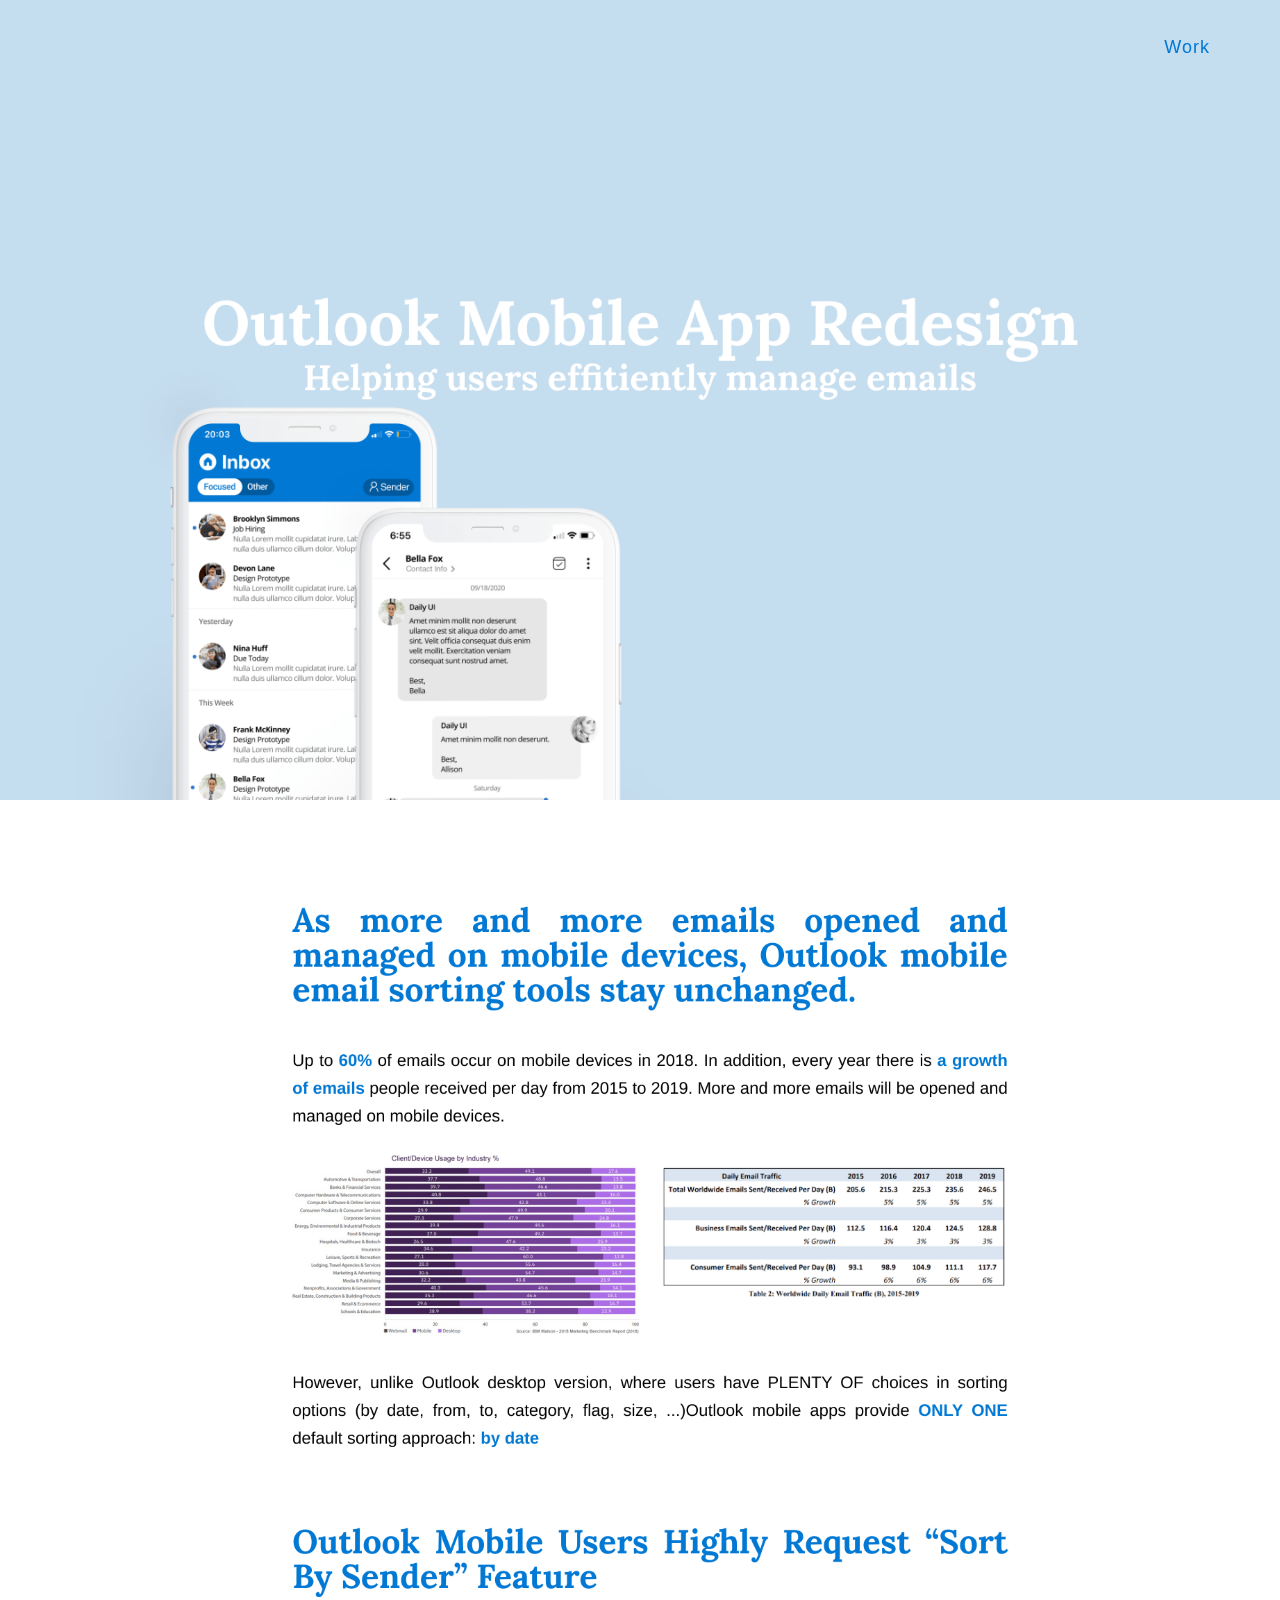
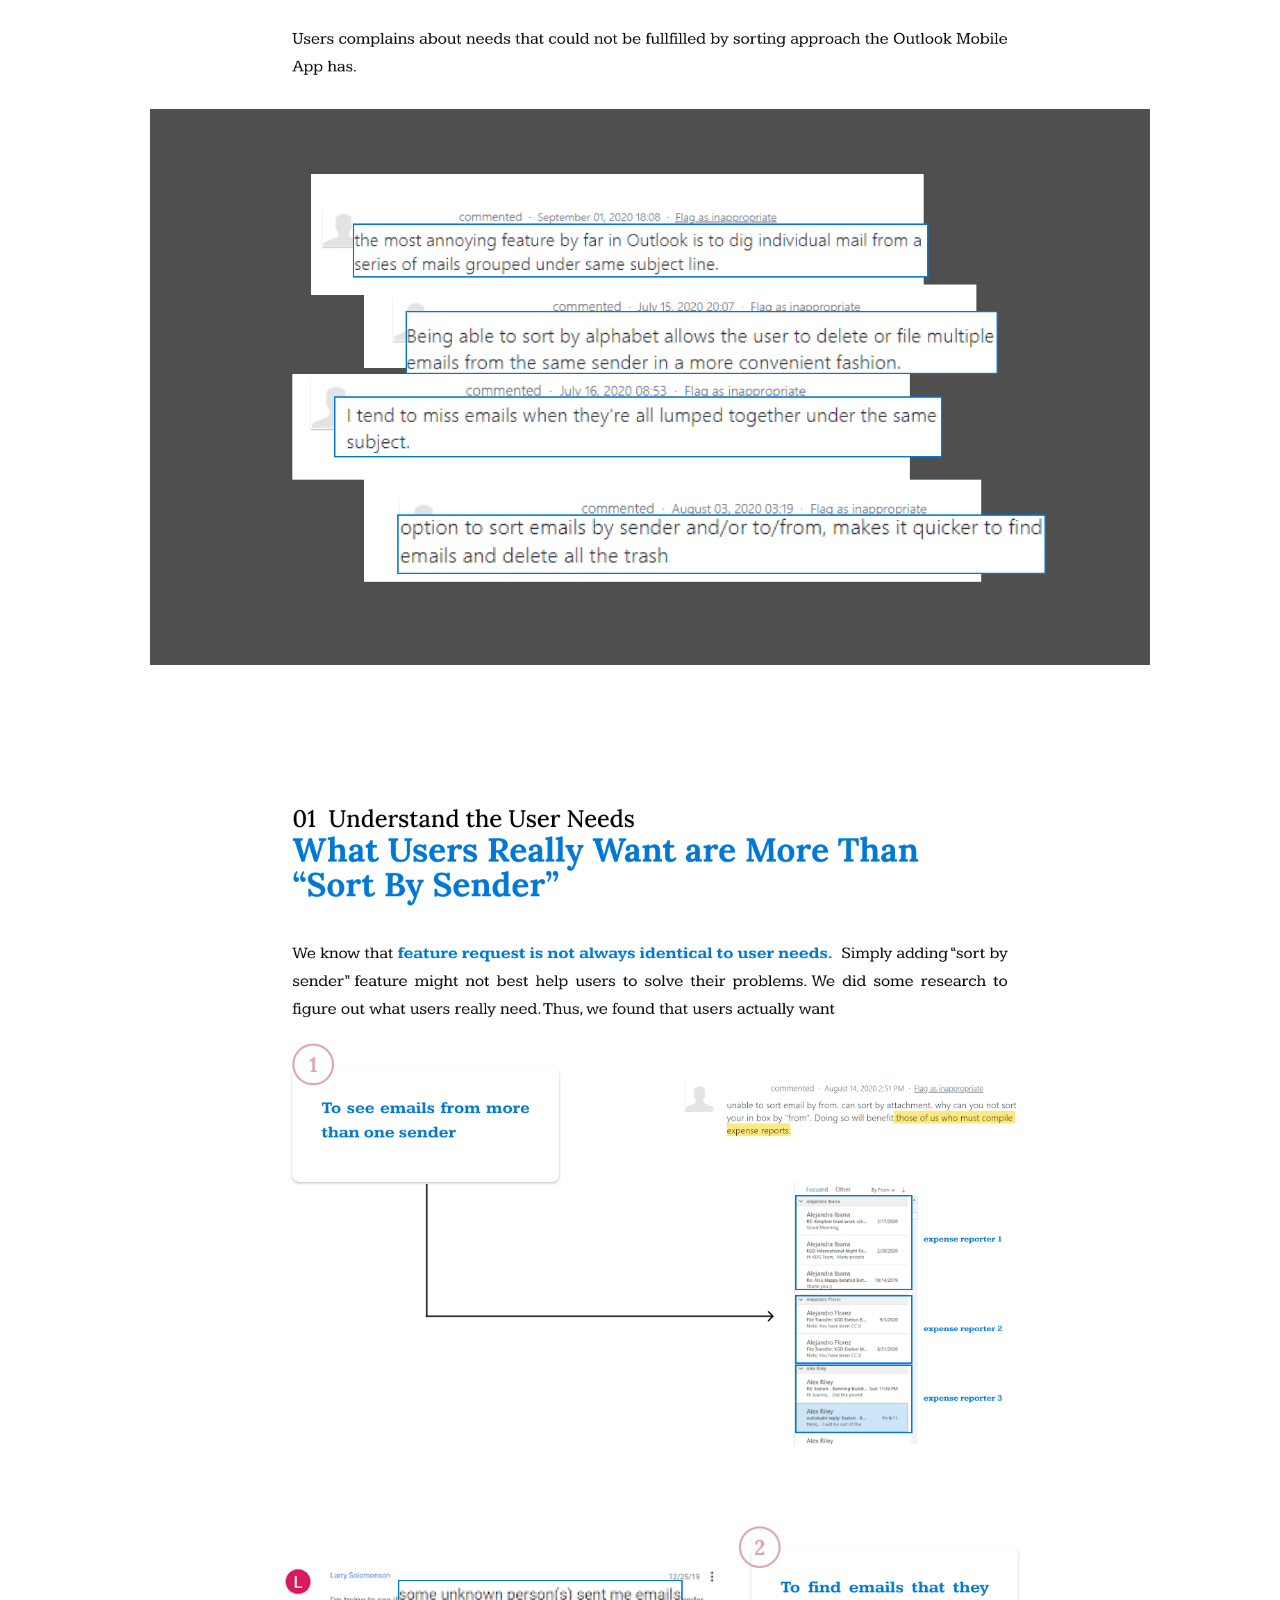
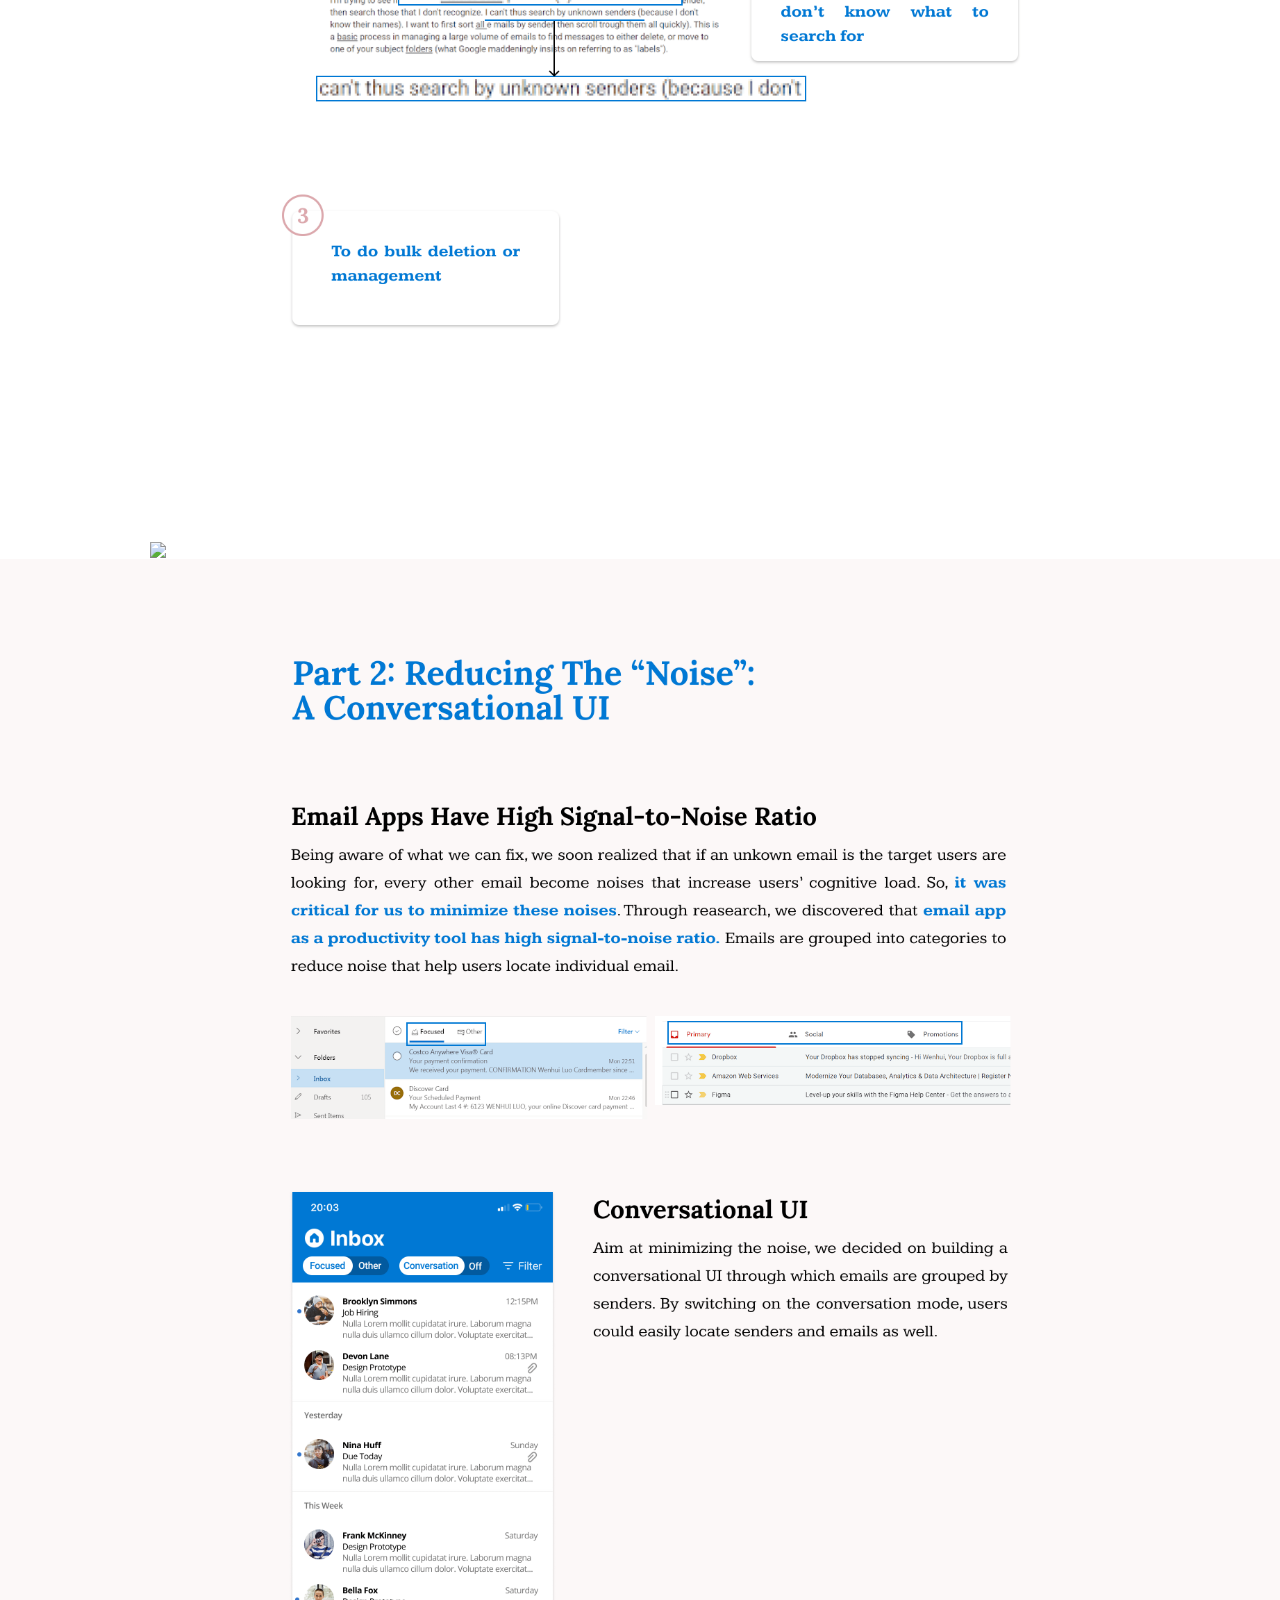
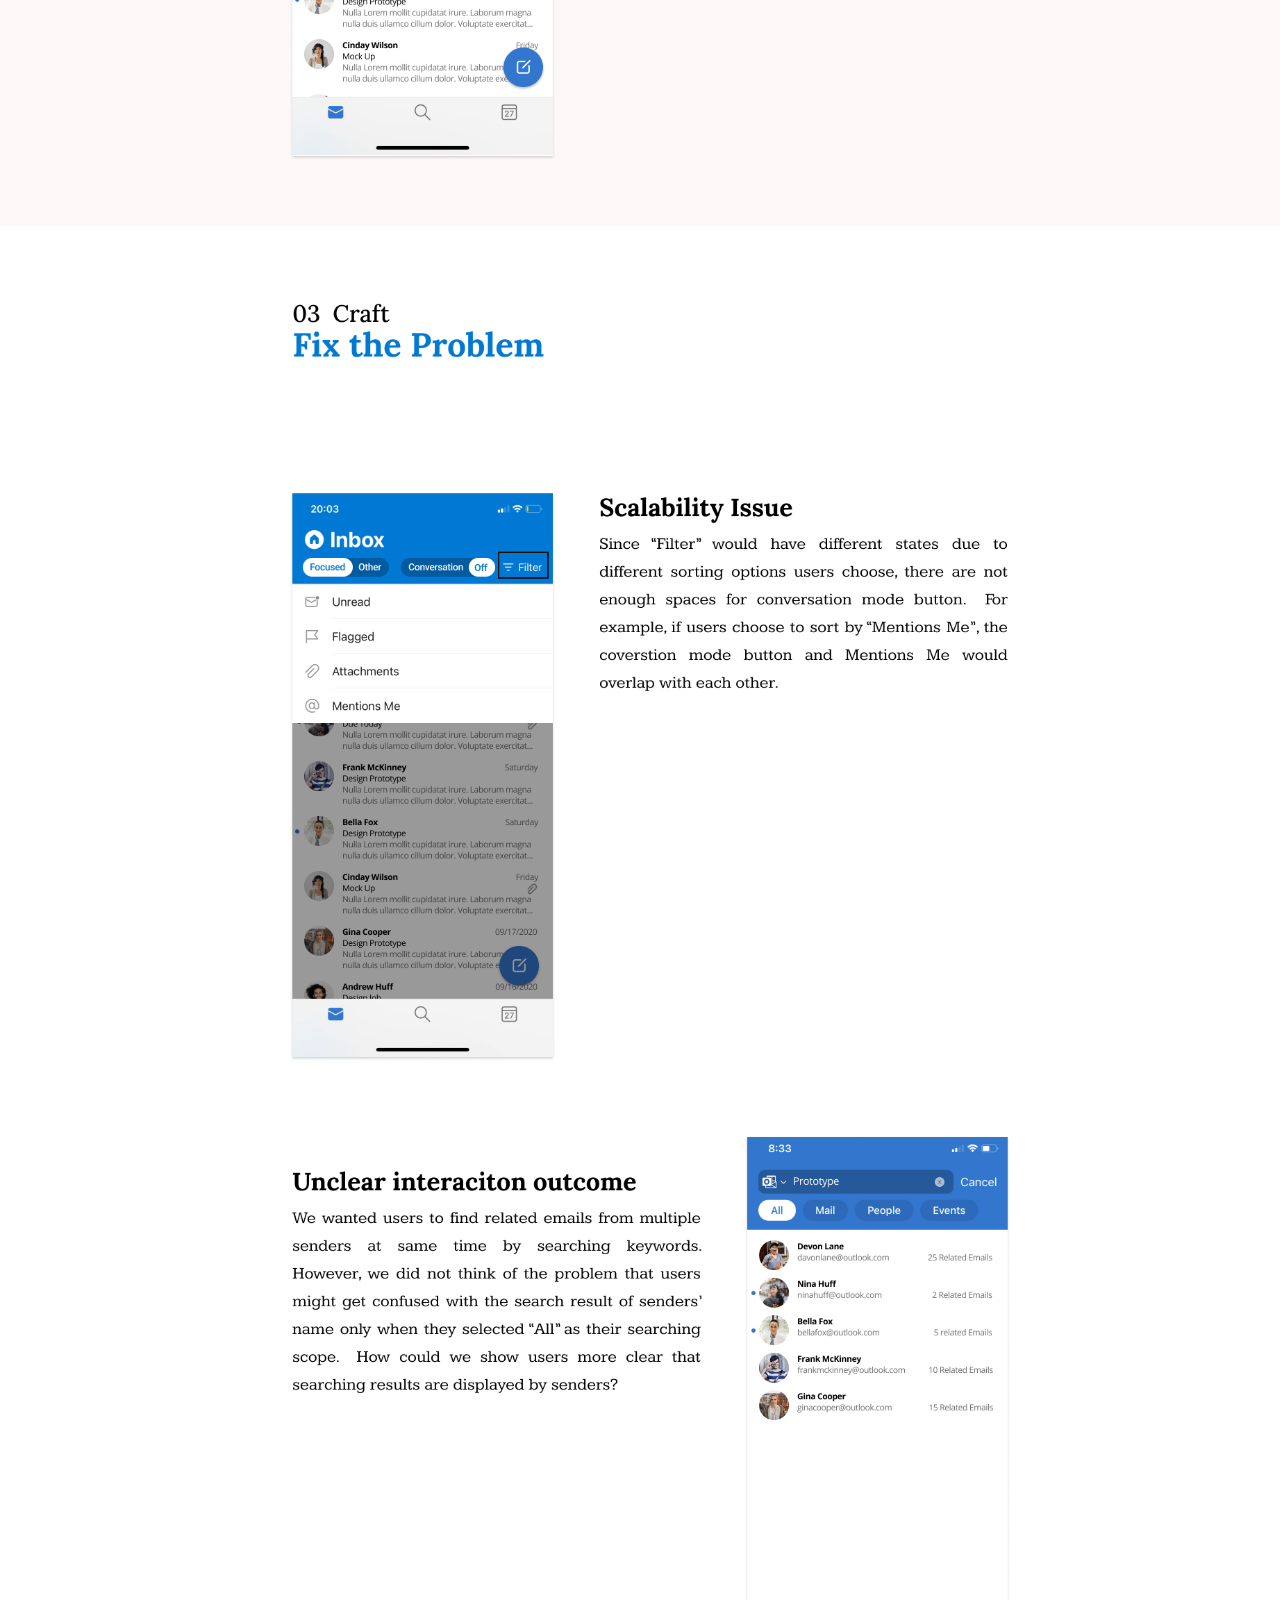
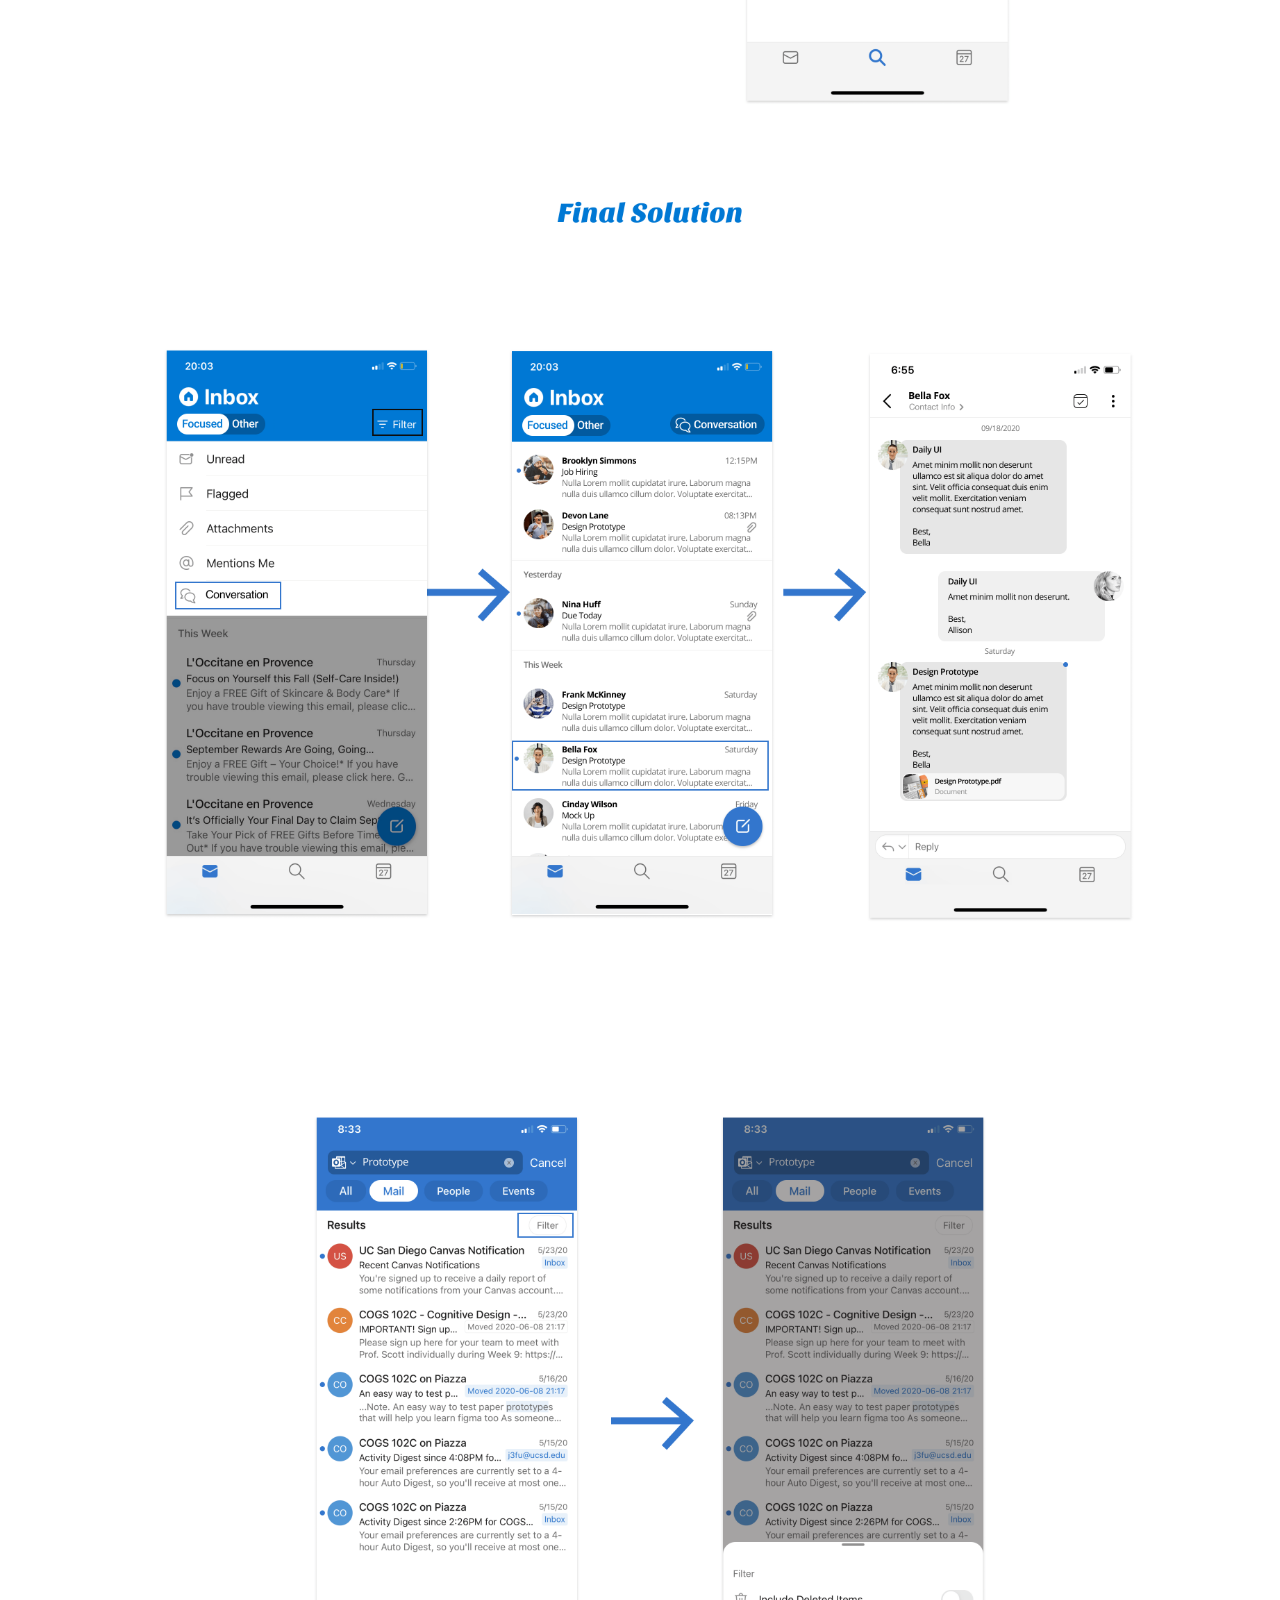
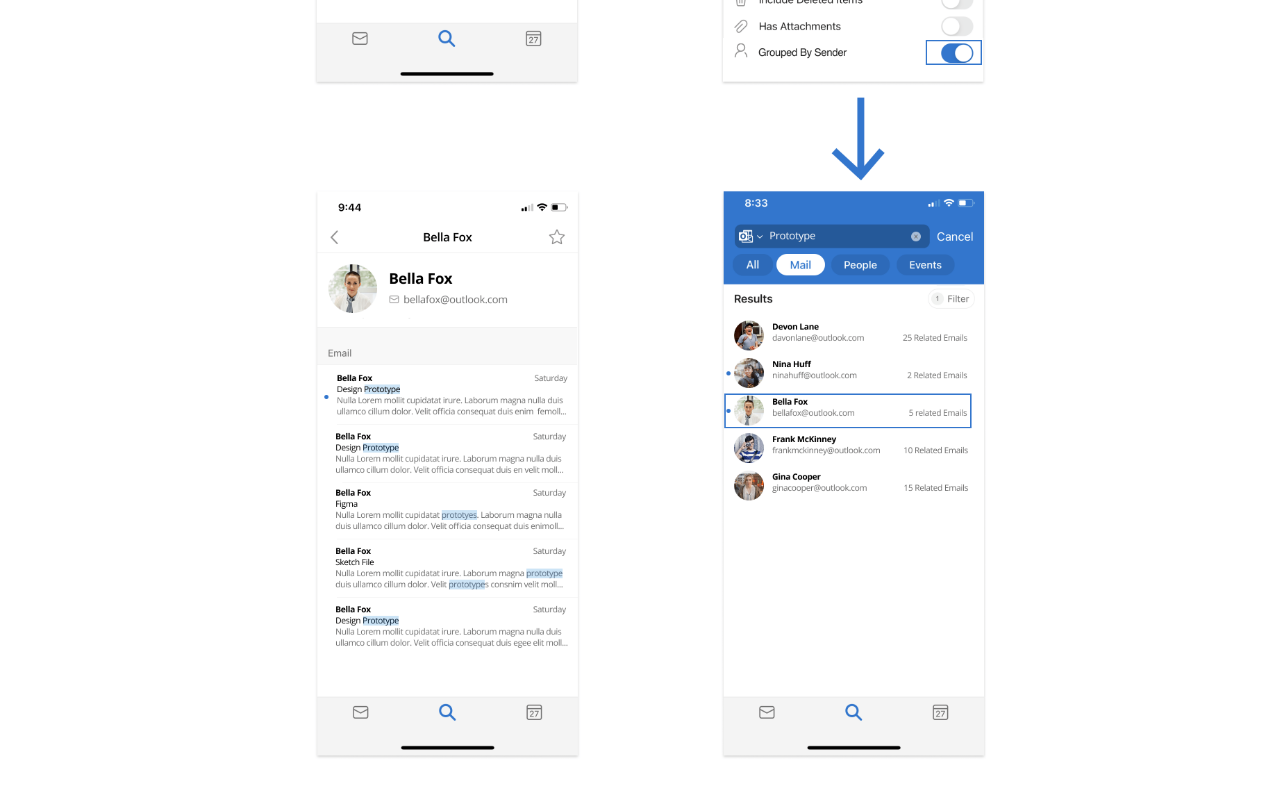
==== outlookapp.html @ a6cb320a "hh" ====
<!DOCTYPE html>
<html lang="en">
<head>

<meta charset="UTF-8">

<title>OutlookApp</title>

<meta http-equiv="X-UA-Compatible" content="IE=Edge">
<meta name="description" content="Personal Website Template">
<meta name="keywords" content="Personal, Website Template, Minimal HTML Template, Freelancer">
<meta name="author" content="khai tawng">
<meta name="viewport" content="width=device-width, initial-scale=1, maximum-scale=1">

<link rel="stylesheet" href="css/bootstrap.min.css">
<link rel="stylesheet" href="css/animate.css">
<link rel="stylesheet" href="css/magnific-popup.css">
<link rel="stylesheet" href="css/font-awesome.min.css">

<link rel="stylesheet" href="outlook.css">
</head>

<!-- NAVIGATION SECTION -->
<body>
<div class="navbar custom-navbar navbar-fixed-top" role="navigation">
    <div class="container">

         <div class="navbar-header">
              <button class="navbar-toggle" data-toggle="collapse" data-target=".navbar-collapse">
                   <span class="icon icon-bar"></span>
                   <span class="icon icon-bar"></span>
                   <span class="icon icon-bar"></span>
              </button>
              <!-- lOGO TEXT HERE -->
              <a href="index.html" class="navbar-brand"></a>
         </div>

         <div class="collapse navbar-collapse">
              <ul class="nav navbar-nav navbar-right">
                   <li><a class="smoothScroll" href="index.html">Work</a></li>
                   <!--<li><a class="smoothScroll" href="#about">resume</a></li>-->
              </ul>
         </div>

    </div>
</div>

<section id="cover">
    <img src='O1-min.png' width='1280px',height='500px'><br>
</section>

<section id="work">
        <img src='O2-min.png' width='1000px',height='500px'><br>
        <img src='O3-min.png' width='1000px',height='500px'><br>
        <img src='O4-min.png' width='1000px',height='500px'><br>
</section>

<section id="container">
        <img src='O5-min.png' width='1000px',height='500px'><br>
</section>
<section id="work2">
        <img src='O6-min.png' width='1000px',height='500px'><br>
        <img src='O7-min.png' width='1000px',height='500px'><br>
        <img src='O8-min.png' width='1000px',height='500px'>
</section>
</body>
</html>
---- outlook.css ----
/*---------------------------------------
  Navigation section              
-----------------------------------------*/

.custom-navbar {
    border: none;
    margin-bottom: 0;
    background-color: #ffffff;
    padding-top: 22px;
  }
  
  .custom-navbar .navbar-brand {
    color: #e47878;
    font-weight: normal;
    font-size: 30px;
  }
  
  .custom-navbar .nav li a {
    font-size: 18px;
    font-weight: normal;
    color: #0078D4;
    letter-spacing: 1px;
    -webkit-transition: all ease-in-out 0.4s;
    transition: all ease-in-out 0.4s;
    padding: 0;
    margin: 15px;
  }
  
  .custom-navbar .navbar-nav > li > a:hover,
  .custom-navbar .navbar-nav > li > a:focus {
    background-color: transparent;
    color: #e47878;
  }
  
  .custom-navbar .navbar-nav li a:after {
    content: "";
    position: absolute;
    display: block;
    width: 0px;
    height: 2px;
    margin: auto;
    background: transparent;
    transition: width .3s ease, background-color .3s ease;
  }
  
  .custom-navbar .navbar-nav li a:hover:after,
  .custom-navbar .nav li.active > a:after {
    background: #e47878;
    color: #ffffff;
    width: 100%;
  }
  
  .custom-navbar .nav li.active > a {
    background-color: transparent;
    color: #454545;
  }
  
  .custom-navbar .navbar-toggle {
    border: none;
    padding-top: 12px;
  }
  
  .custom-navbar .navbar-toggle {
    background-color: transparent;
  }
  
  .custom-navbar .navbar-toggle .icon-bar {
    background: #000000;
    border-color: transparent;
  }
  
  @media(min-width:768px) {
      .custom-navbar {
        border-bottom: 0;
        background: 0 0; 
      }
      .custom-navbar.top-nav-collapse {
        background: #ffffff;
        box-shadow:0 40px 100px rgba(0,0,0,.2);
        padding: 10px 0;
      }
  
  }
  #work {
      margin-left: 150px;
  }

  #work2{
    margin-left: 150px;
}
  #container{
      padding-left: 150px;
      background-color: #FCF8F8;
  }
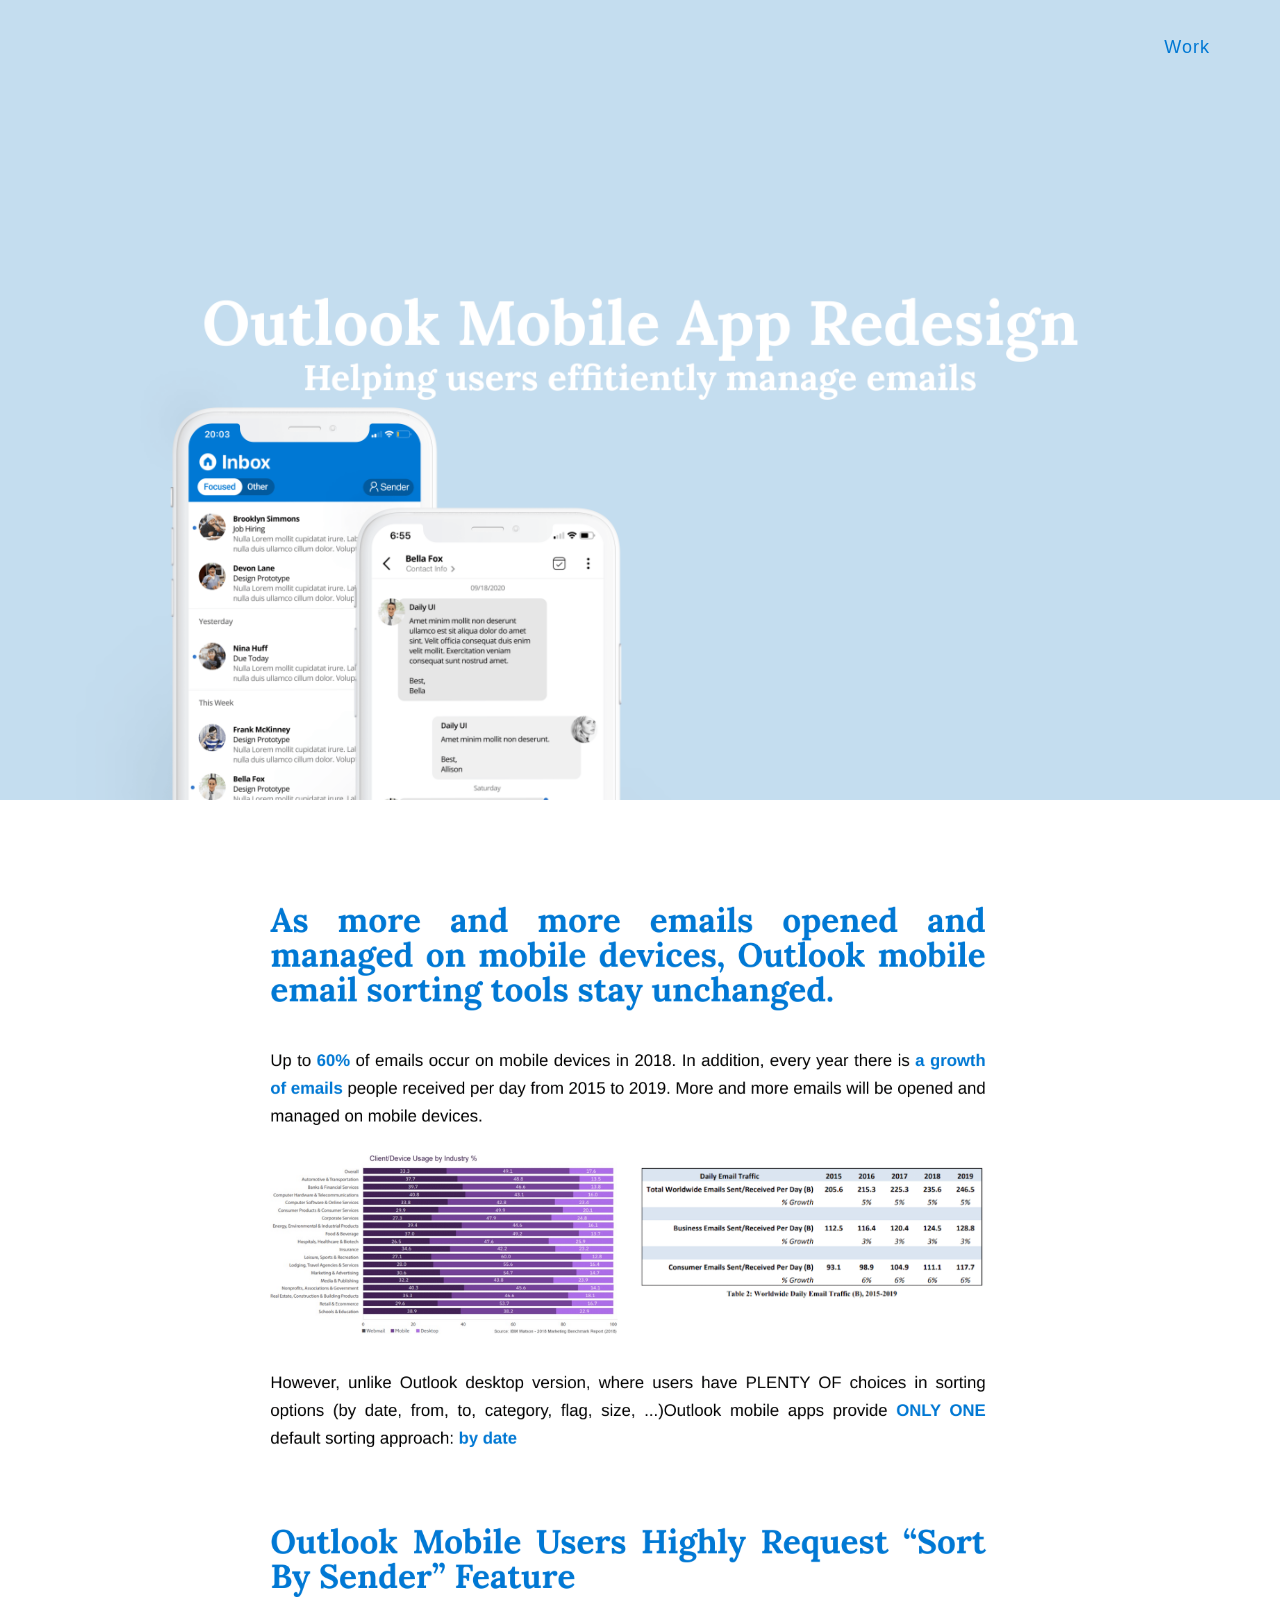
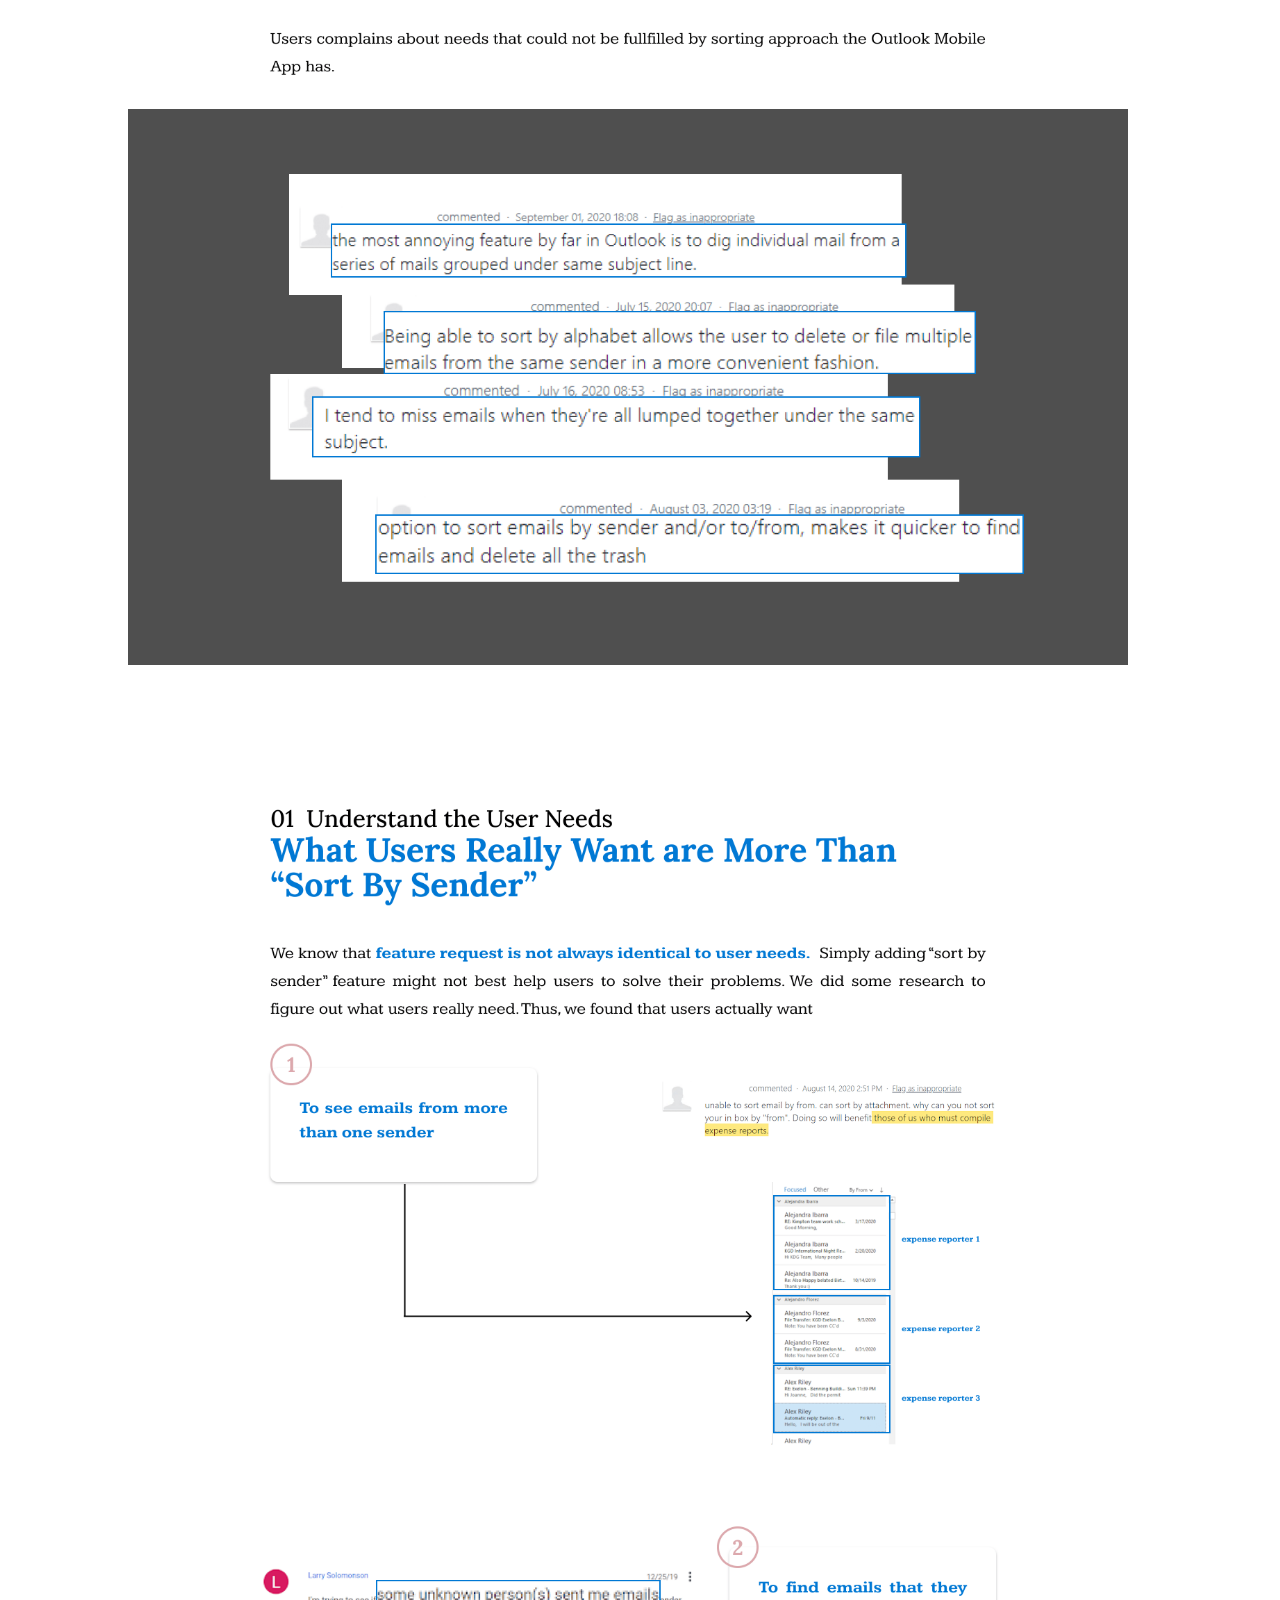
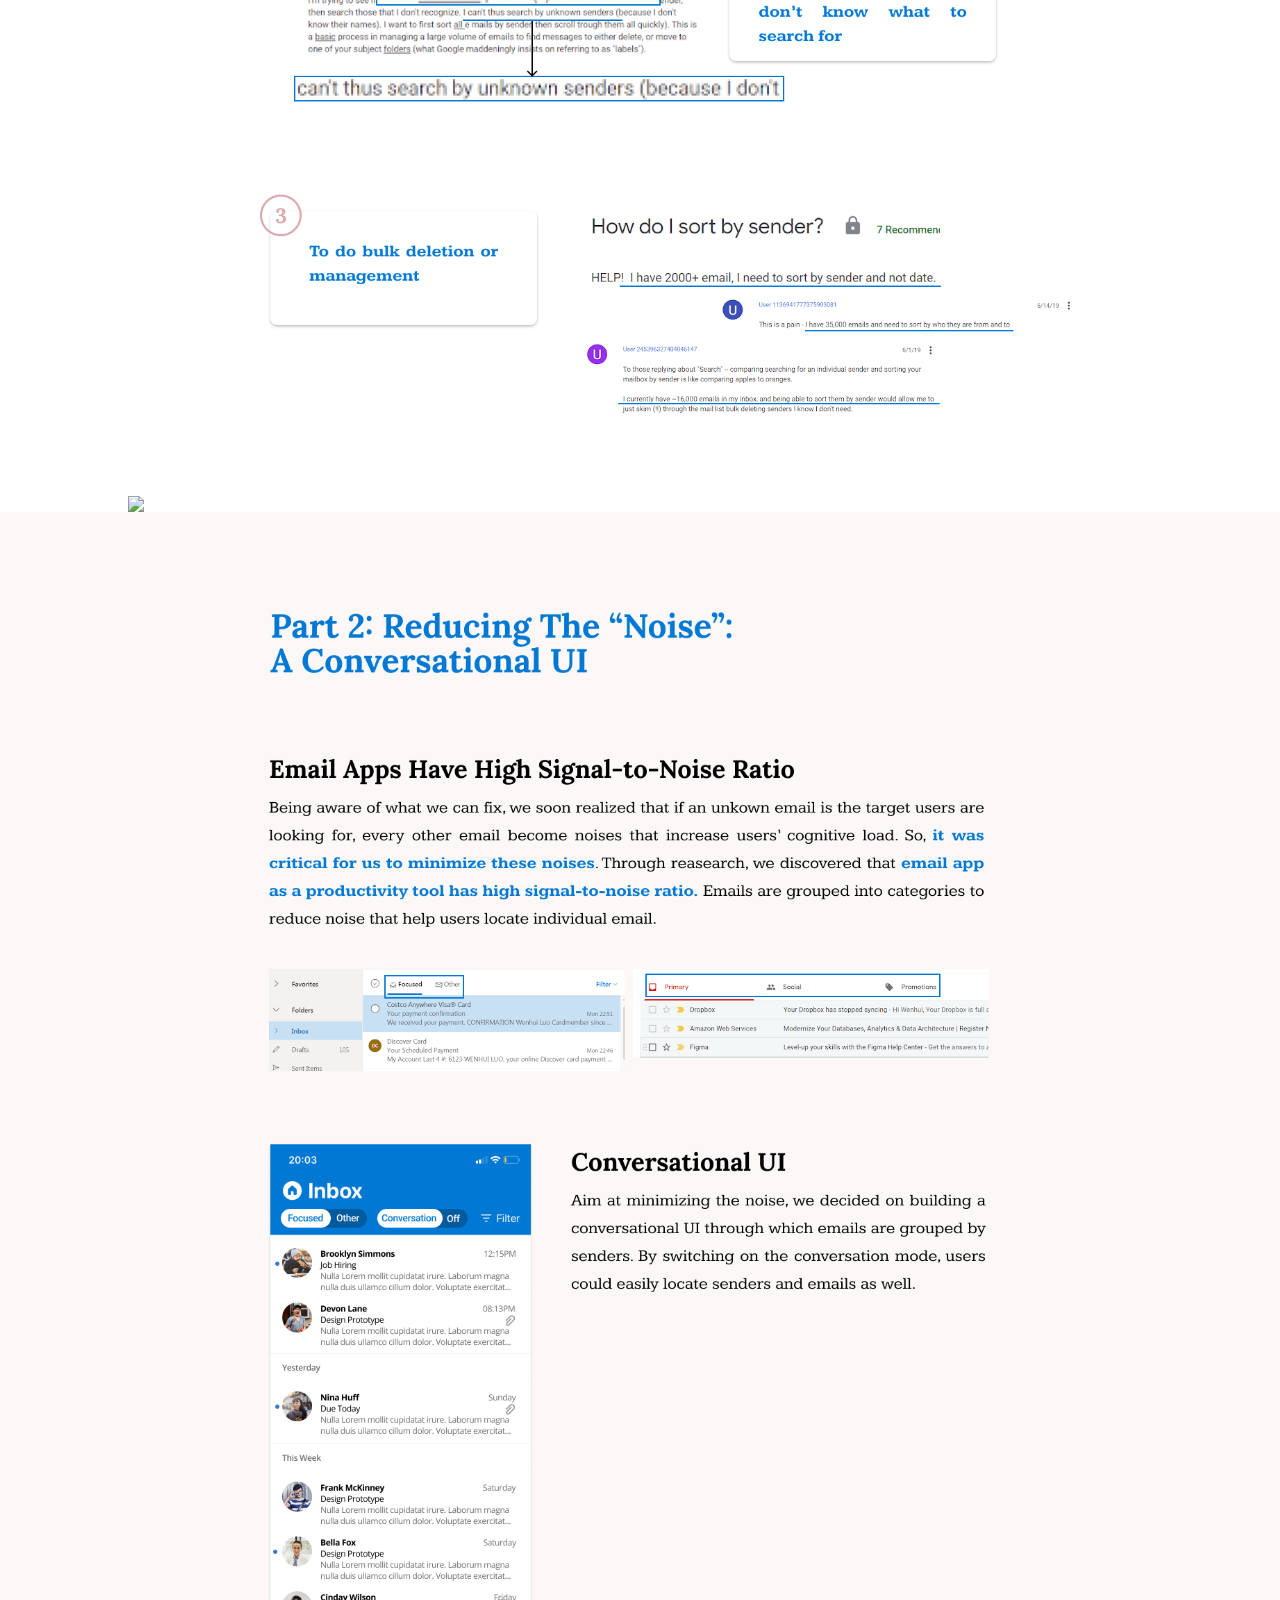
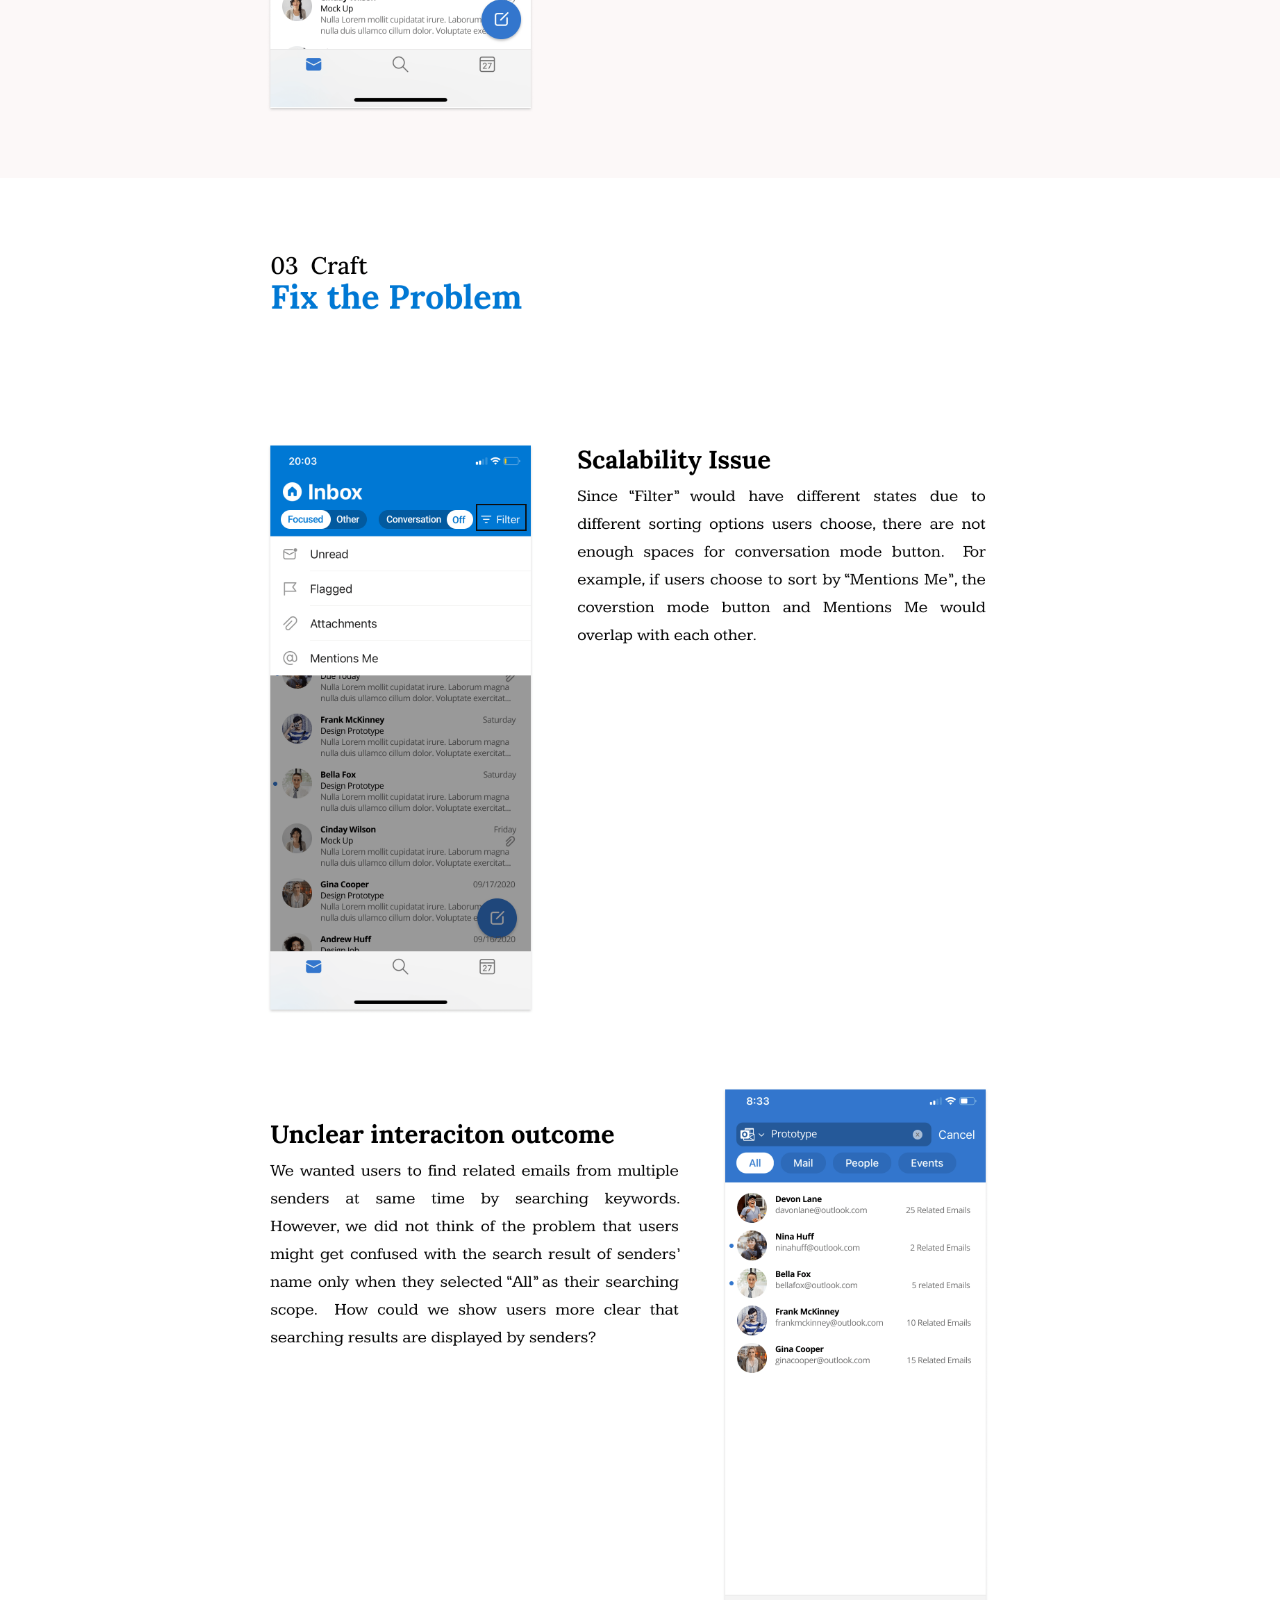
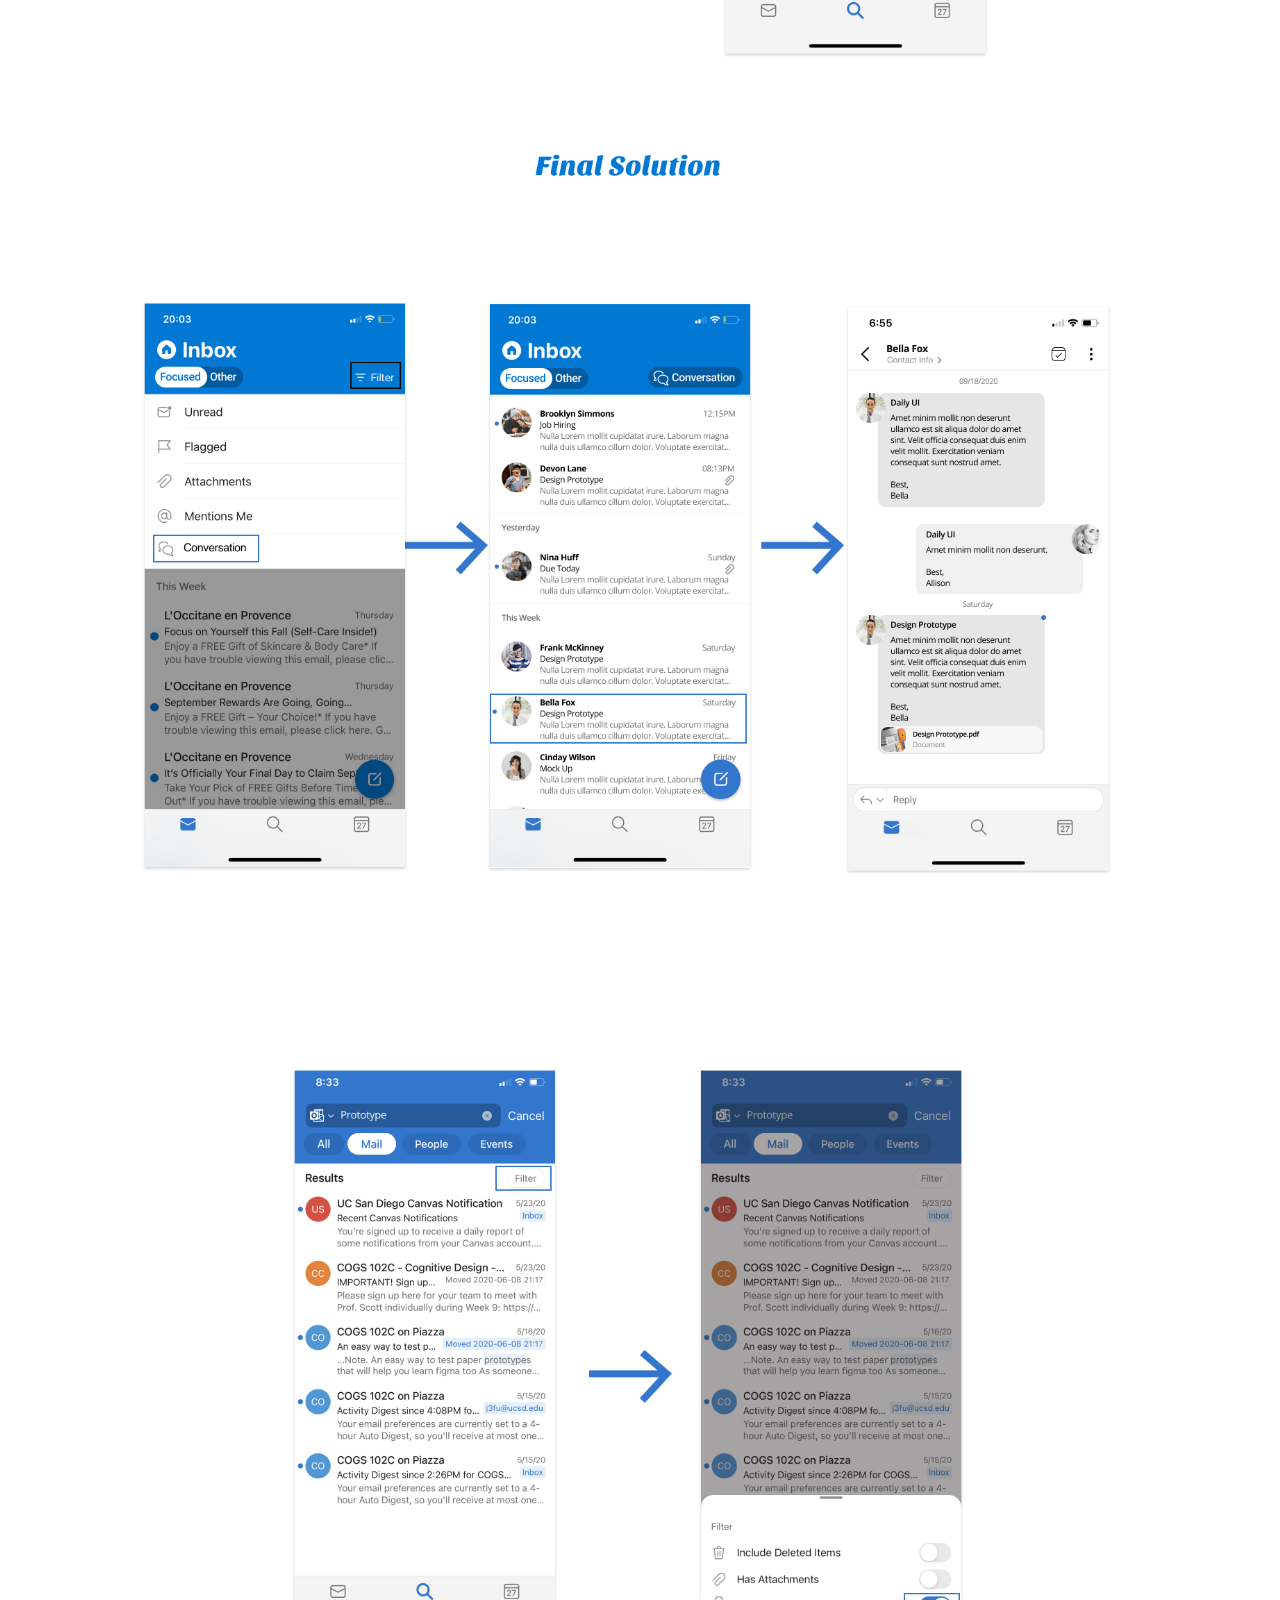
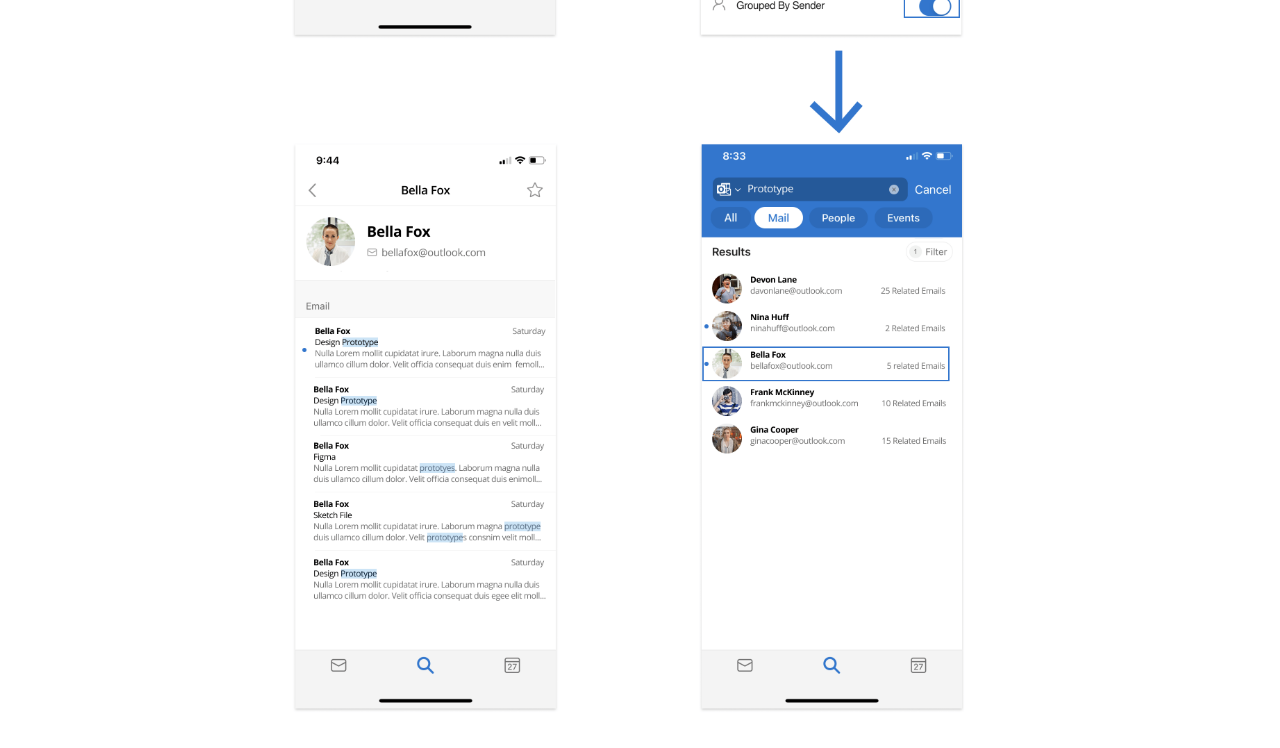
==== commit 8ff6944e: "." ====
--- a/outlookapp.html
+++ b/outlookapp.html
@@ -19,9 +19,8 @@
 
 <link rel="stylesheet" href="outlook.css">
 </head>
-
+<body>
 <!-- NAVIGATION SECTION -->
-<body>
 <div class="navbar custom-navbar navbar-fixed-top" role="navigation">
     <div class="container">
 
@@ -46,22 +45,22 @@
 </div>
 
 <section id="cover">
-    <img src='O1-min.png' width='1280px',height='500px'><br>
+    <img src='O1-min.png' width='1280px',height='500px' class='img-responsive'>
 </section>
 
 <section id="work">
-        <img src='O2-min.png' width='1000px',height='500px'><br>
-        <img src='O3-min.png' width='1000px',height='500px'><br>
-        <img src='O4-min.png' width='1000px',height='500px'><br>
+        <img src='O2-min.png' width='1000px',height='500px'class='img-responsive'>
+        <img src='O3-min.png' width='1000px',height='500px'class='img-responsive'>
+        <img src='O4-min.png' width='1000px',height='500px'class='img-responsive'>
 </section>
 
 <section id="container">
-        <img src='O5-min.png' width='1000px',height='500px'><br>
+        <img src='O5-min.png' width='1000px',height='500px'class='img-responsive'>
 </section>
 <section id="work2">
-        <img src='O6-min.png' width='1000px',height='500px'><br>
-        <img src='O7-min.png' width='1000px',height='500px'><br>
-        <img src='O8-min.png' width='1000px',height='500px'>
+        <img src='O6-min.png' width='1000px',height='500px'class='img-responsive'>
+        <img src='O7-min.png' width='1000px',height='500px'class='img-responsive'>
+        <img src='O8-min.png' width='1000px',height='500px'class='img-responsive'>
 </section>
 </body>
 </html>--- a/outlook.css
+++ b/outlook.css
@@ -1,7 +1,6 @@
 /*---------------------------------------
   Navigation section              
 -----------------------------------------*/
-
 .custom-navbar {
     border: none;
     margin-bottom: 0;
@@ -9,13 +8,13 @@
     padding-top: 22px;
   }
   
-  .custom-navbar .navbar-brand {
+.custom-navbar .navbar-brand {
     color: #e47878;
     font-weight: normal;
     font-size: 30px;
-  }
+}
   
-  .custom-navbar .nav li a {
+.custom-navbar .nav li a {
     font-size: 18px;
     font-weight: normal;
     color: #0078D4;
@@ -24,15 +23,15 @@
     transition: all ease-in-out 0.4s;
     padding: 0;
     margin: 15px;
-  }
+}
   
-  .custom-navbar .navbar-nav > li > a:hover,
-  .custom-navbar .navbar-nav > li > a:focus {
+.custom-navbar .navbar-nav > li > a:hover,
+.custom-navbar .navbar-nav > li > a:focus {
     background-color: transparent;
     color: #e47878;
-  }
+}
   
-  .custom-navbar .navbar-nav li a:after {
+.custom-navbar .navbar-nav li a:after {
     content: "";
     position: absolute;
     display: block;
@@ -41,54 +40,66 @@
     margin: auto;
     background: transparent;
     transition: width .3s ease, background-color .3s ease;
-  }
+}
   
-  .custom-navbar .navbar-nav li a:hover:after,
-  .custom-navbar .nav li.active > a:after {
+.custom-navbar .navbar-nav li a:hover:after,
+.custom-navbar .nav li.active > a:after {
     background: #e47878;
     color: #ffffff;
     width: 100%;
-  }
+}
   
-  .custom-navbar .nav li.active > a {
+.custom-navbar .nav li.active > a {
     background-color: transparent;
     color: #454545;
-  }
+}
   
-  .custom-navbar .navbar-toggle {
+.custom-navbar .navbar-toggle {
     border: none;
     padding-top: 12px;
-  }
+}
   
-  .custom-navbar .navbar-toggle {
+.custom-navbar .navbar-toggle {
     background-color: transparent;
-  }
+}
   
-  .custom-navbar .navbar-toggle .icon-bar {
+.custom-navbar .navbar-toggle .icon-bar {
     background: #000000;
     border-color: transparent;
-  }
+}
   
-  @media(min-width:768px) {
-      .custom-navbar {
+@media(min-width:768px) {
+    .custom-navbar {
         border-bottom: 0;
         background: 0 0; 
-      }
-      .custom-navbar.top-nav-collapse {
+    }
+    .custom-navbar.top-nav-collapse {
         background: #ffffff;
         box-shadow:0 40px 100px rgba(0,0,0,.2);
         padding: 10px 0;
+    }
+  
+}
+
+#work {
+    padding-left:10%;
+    padding-right:10%;
+}
+
+#work2{
+    padding-left: 10%;
+    padding-right:10%;
+}
+#container{
+    padding-left: 10%;
+    padding-right:10%;
+    background-color: #FCF8F8;
+}
+@media (max-width: 357px) {
+    #work {
+        width: 100%;
       }
-  
-  }
-  #work {
-      margin-left: 150px;
   }
 
-  #work2{
-    margin-left: 150px;
-}
-  #container{
-      padding-left: 150px;
-      background-color: #FCF8F8;
-  }
+
+  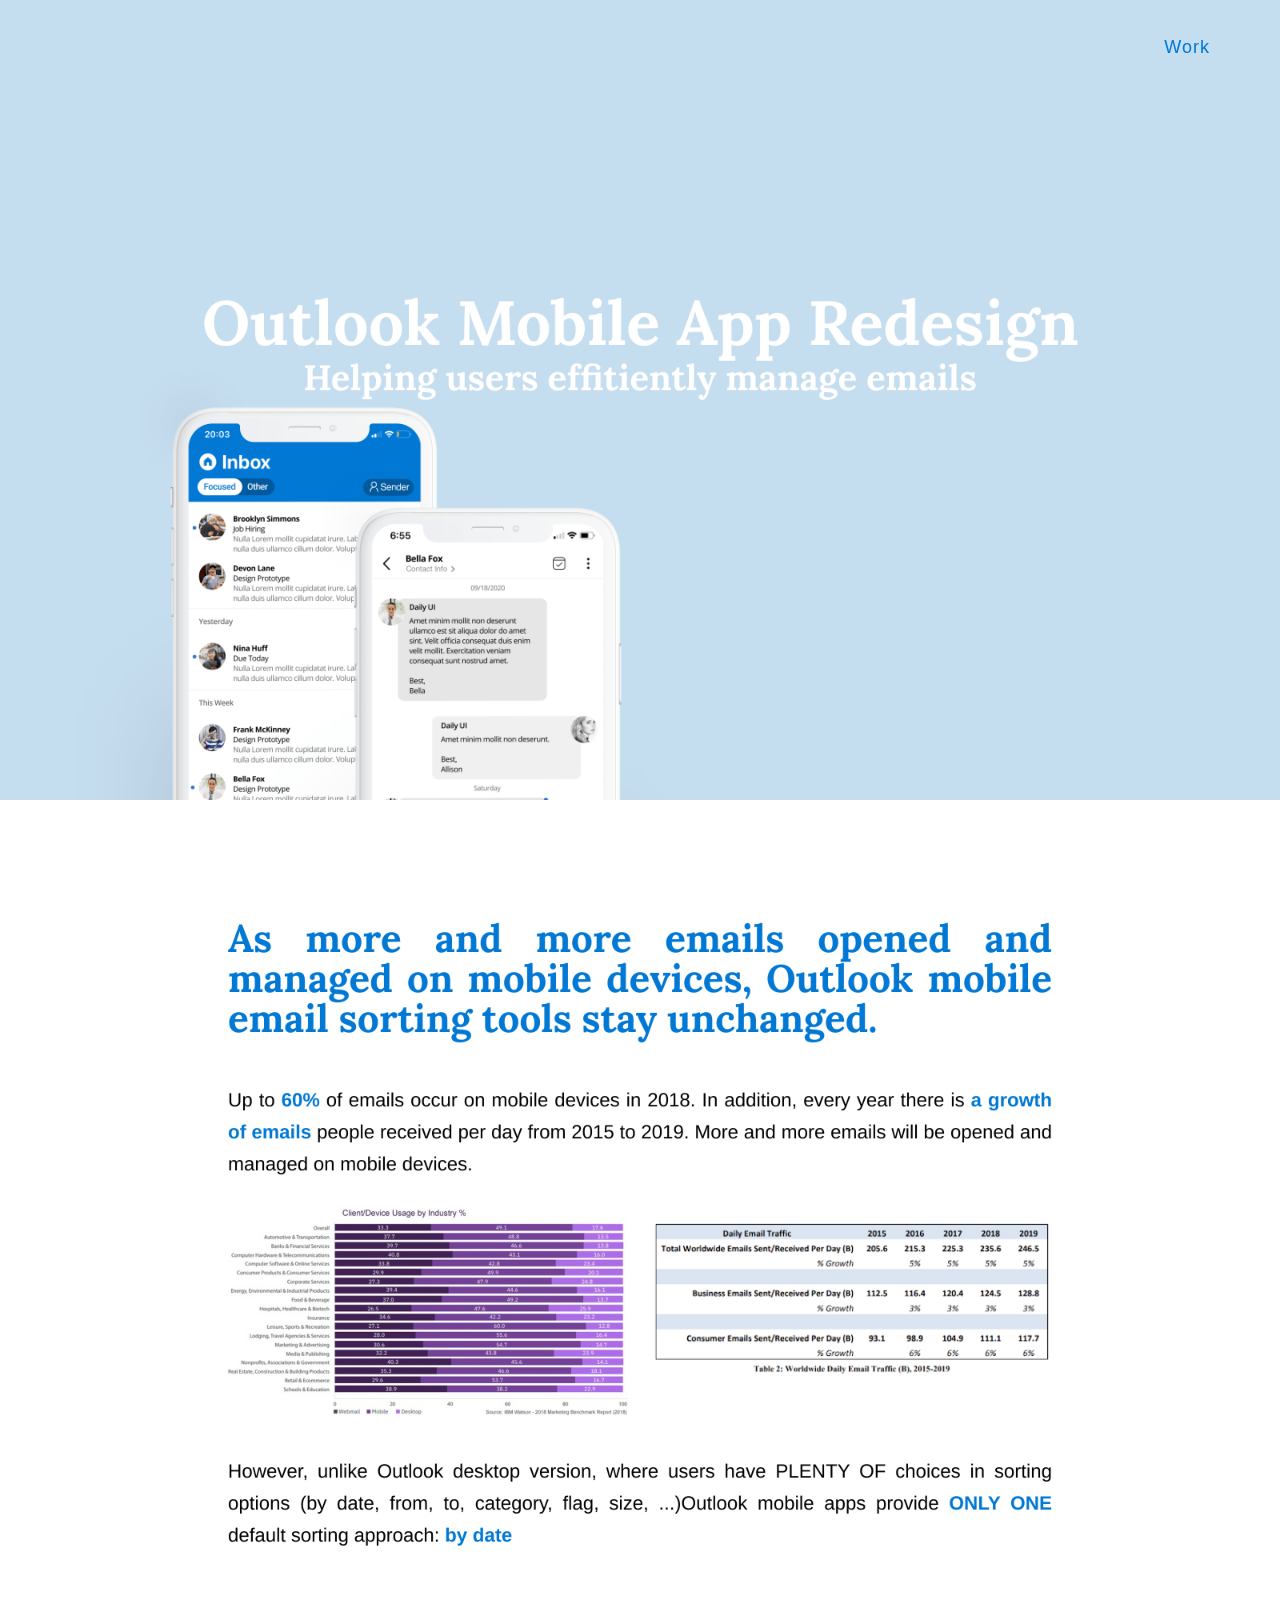
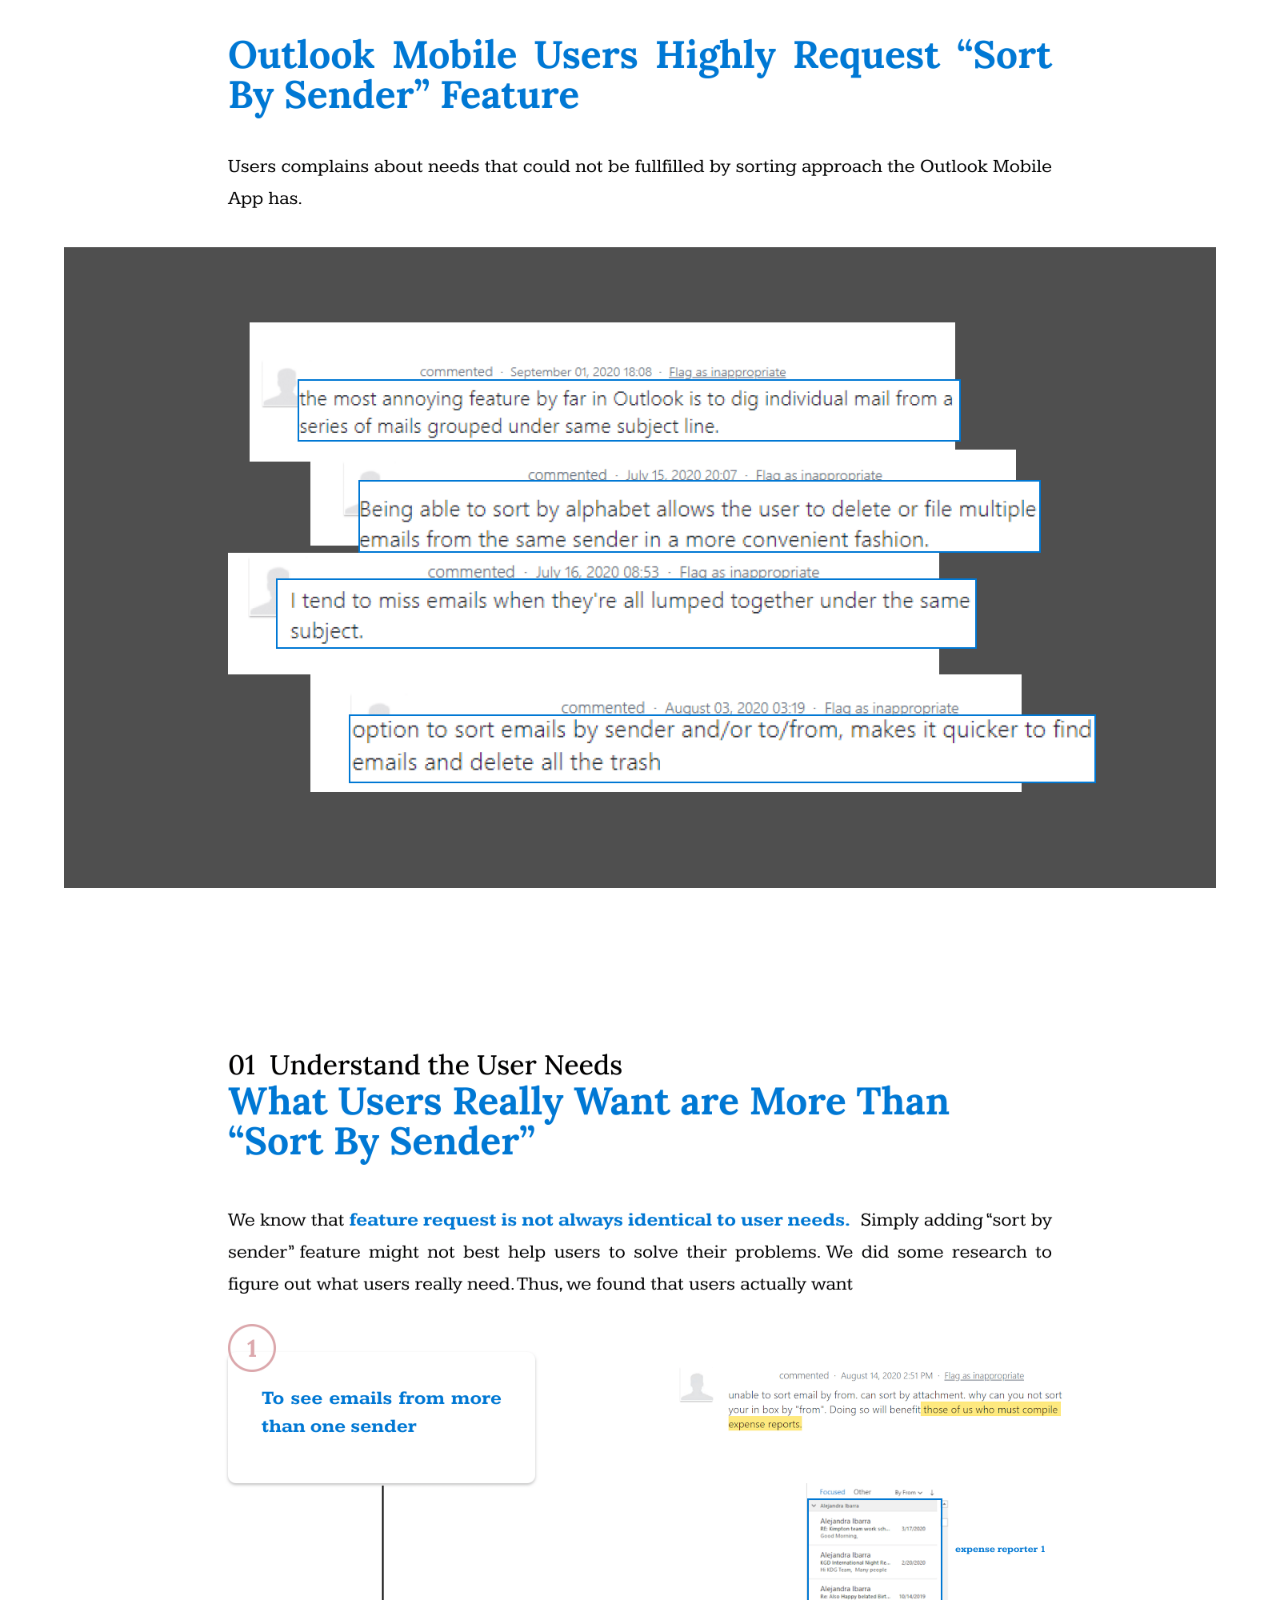
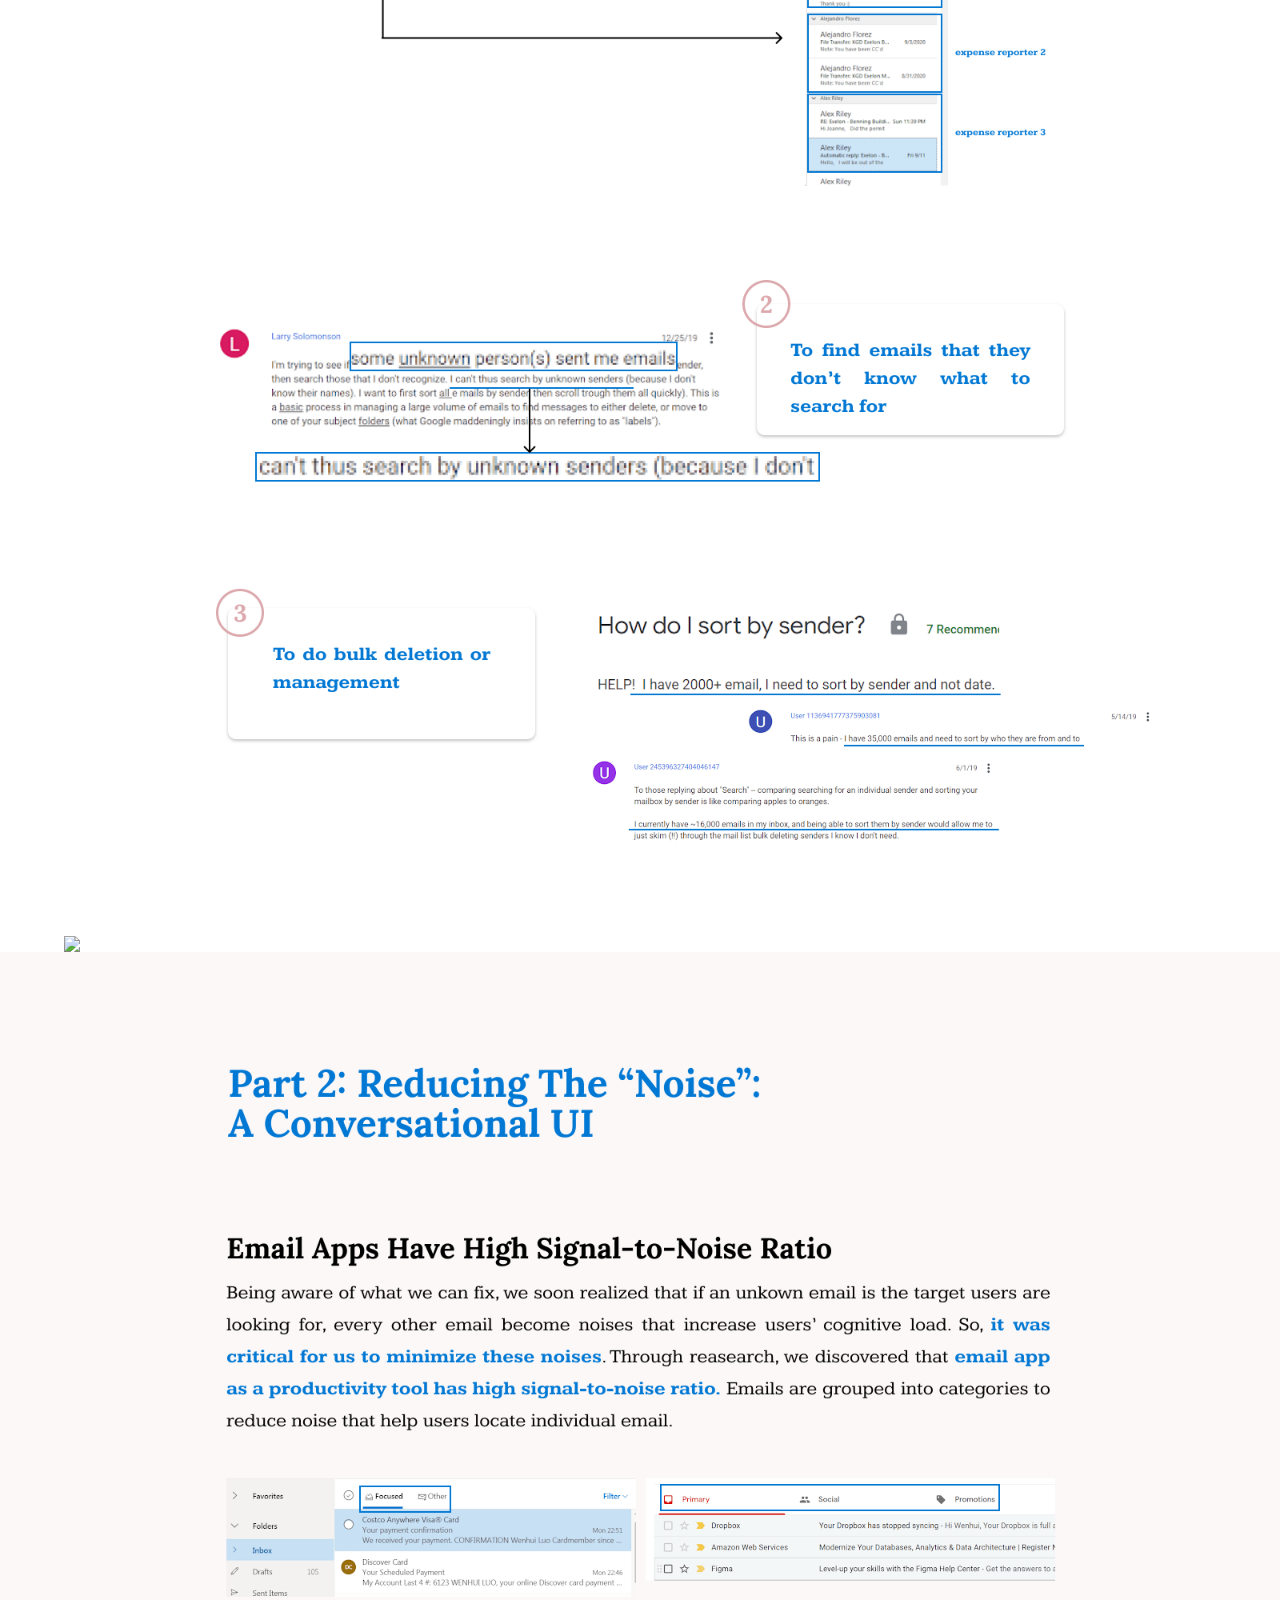
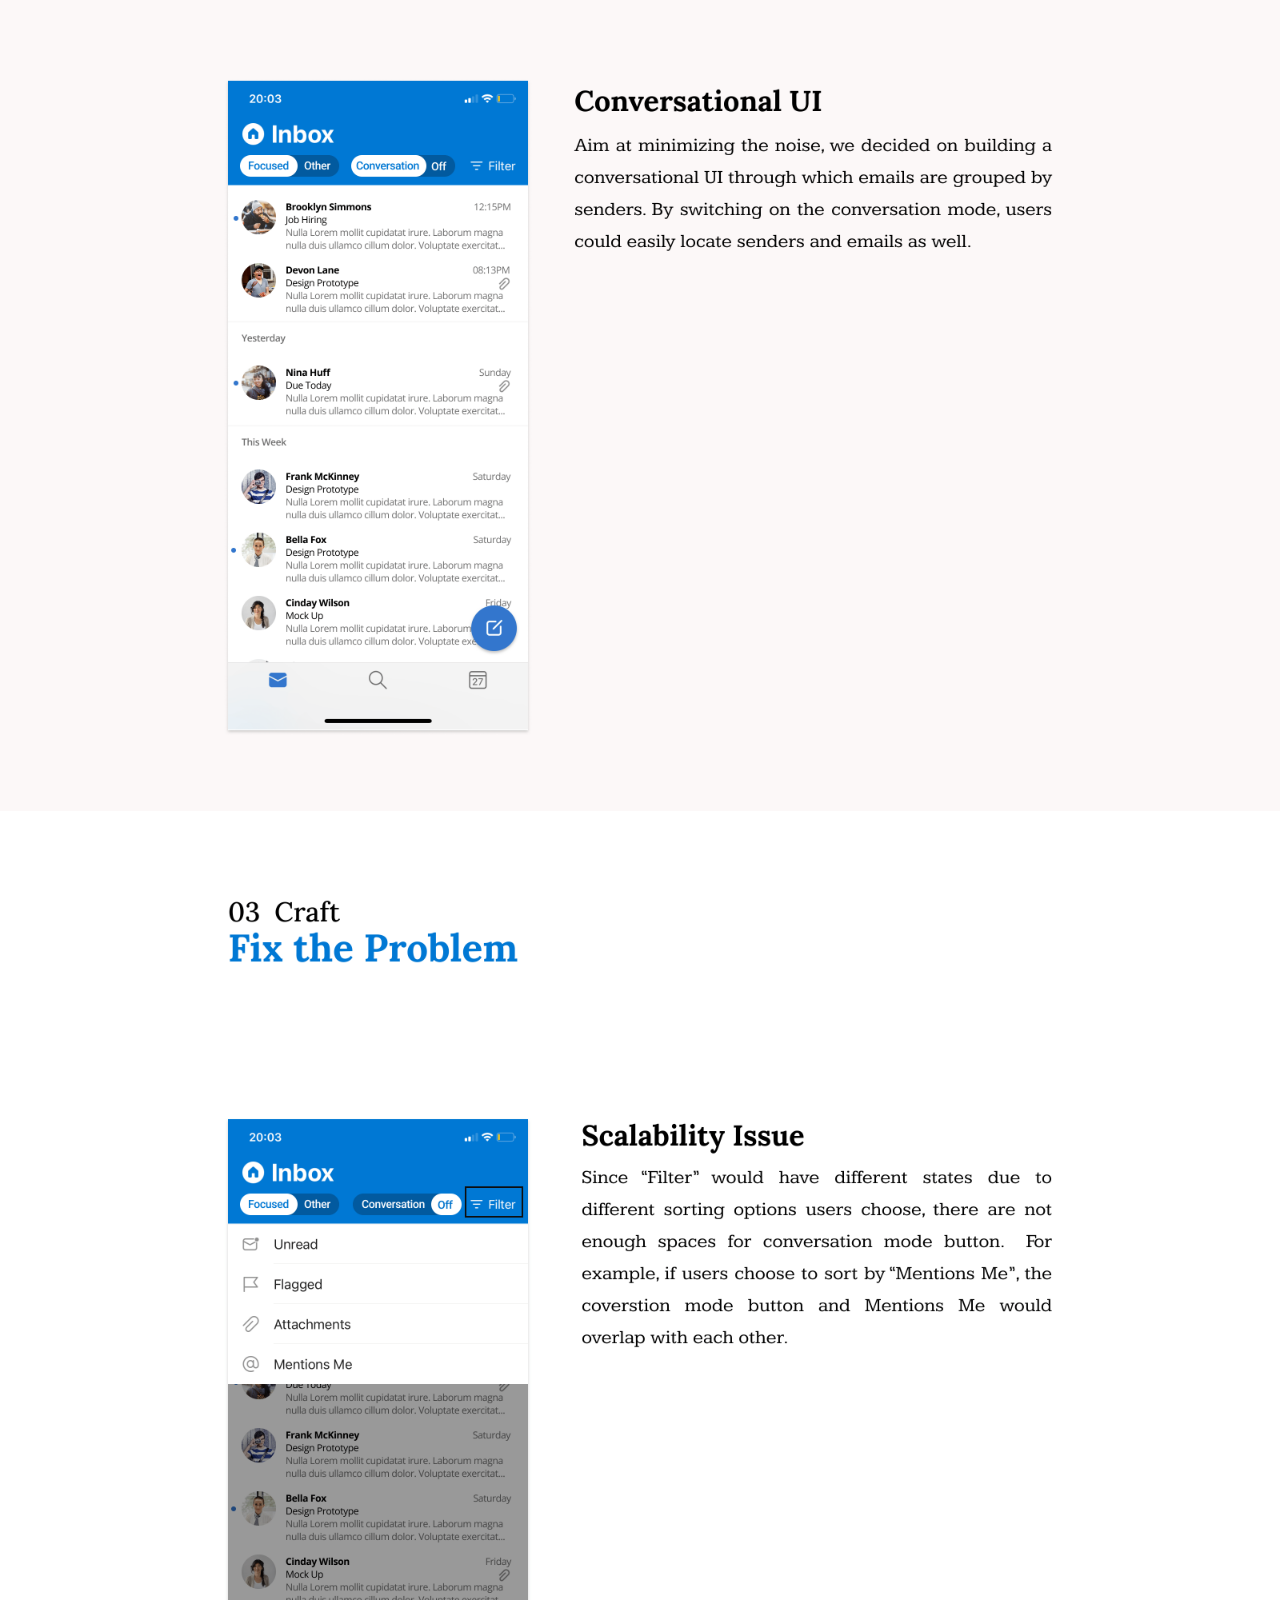
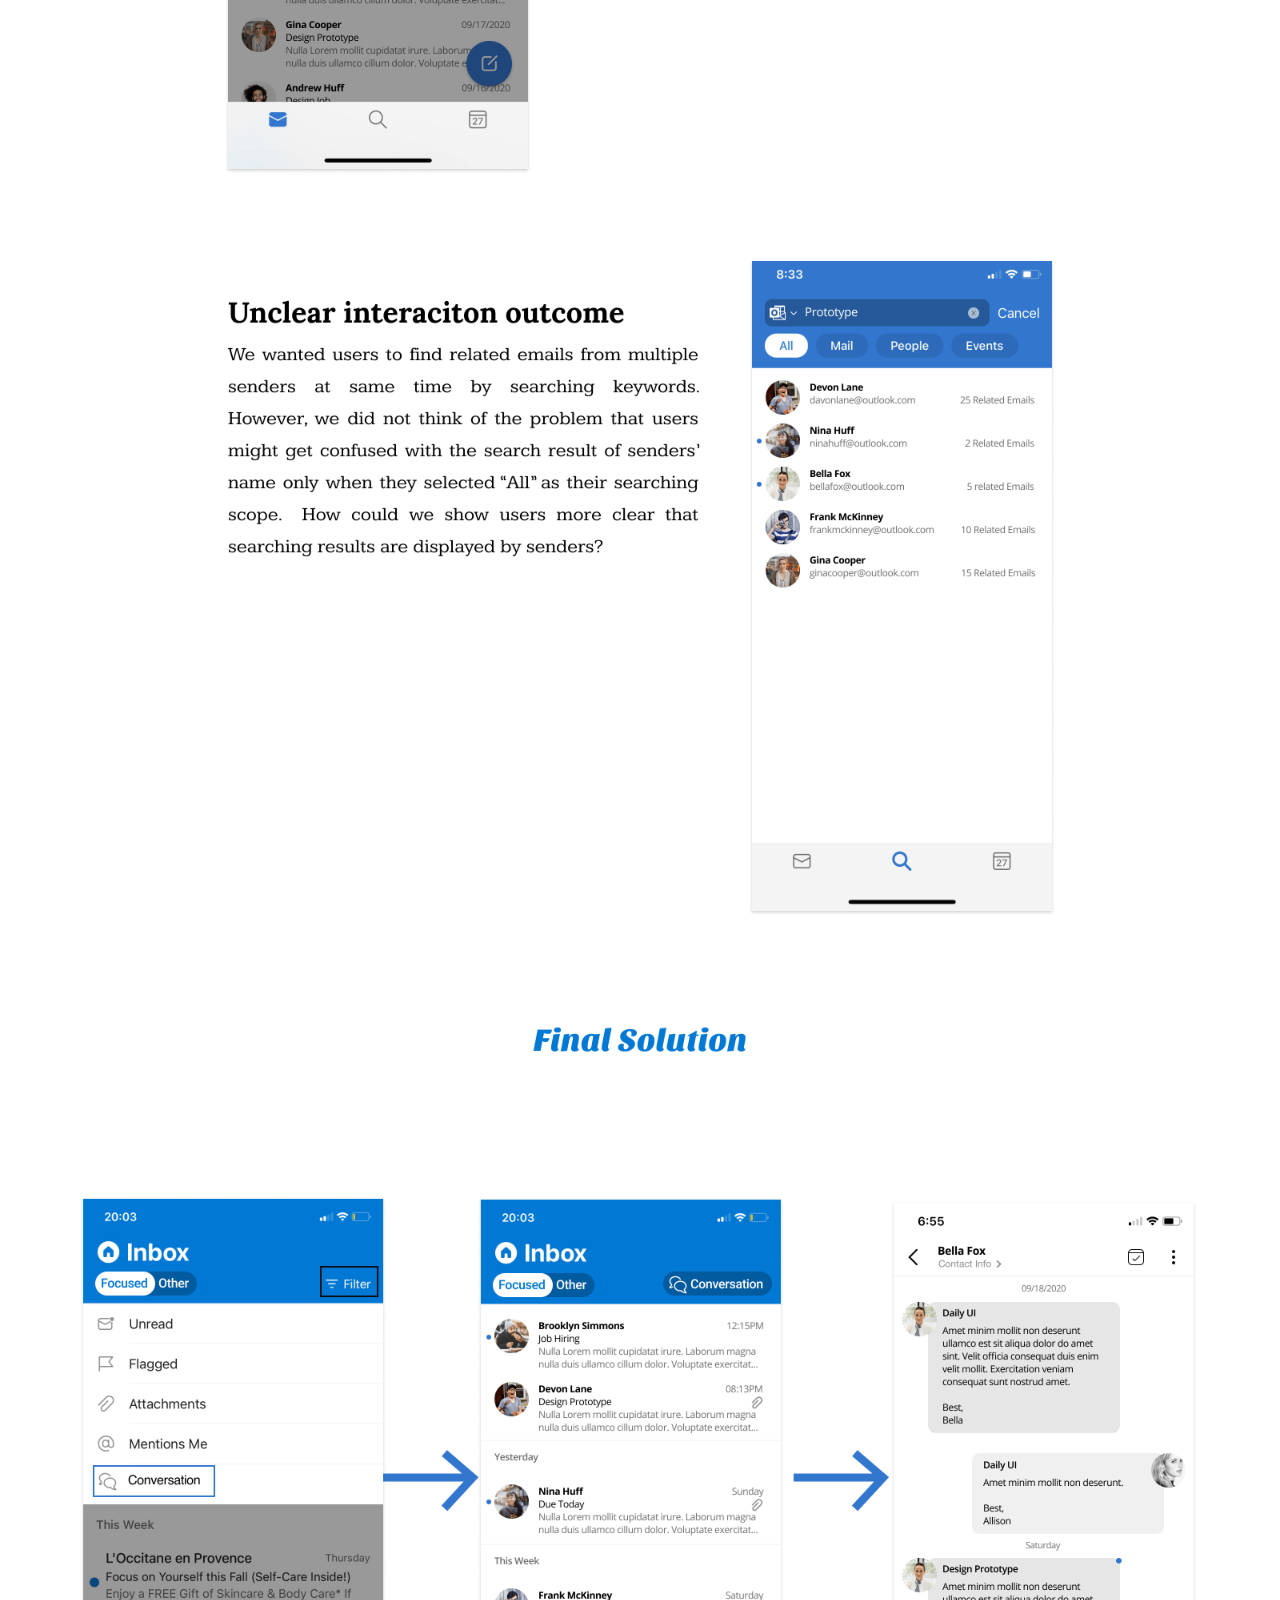
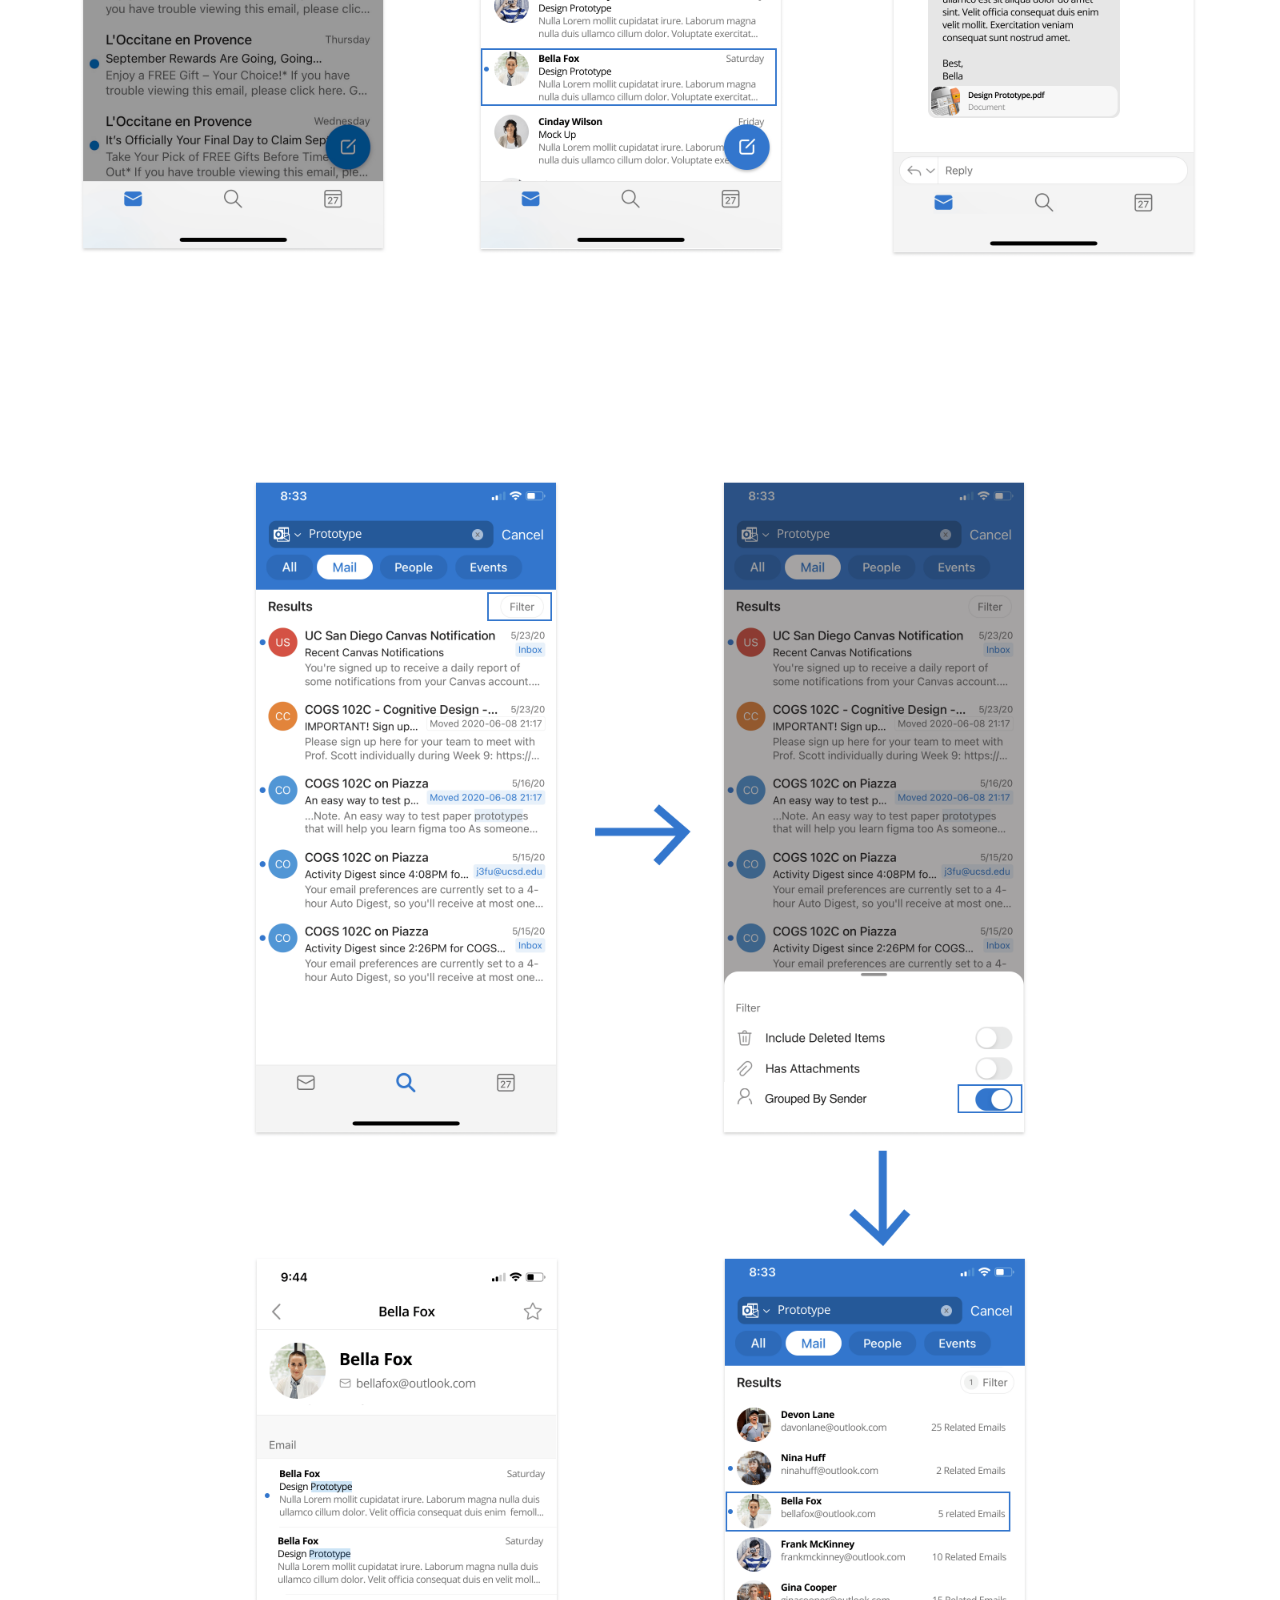
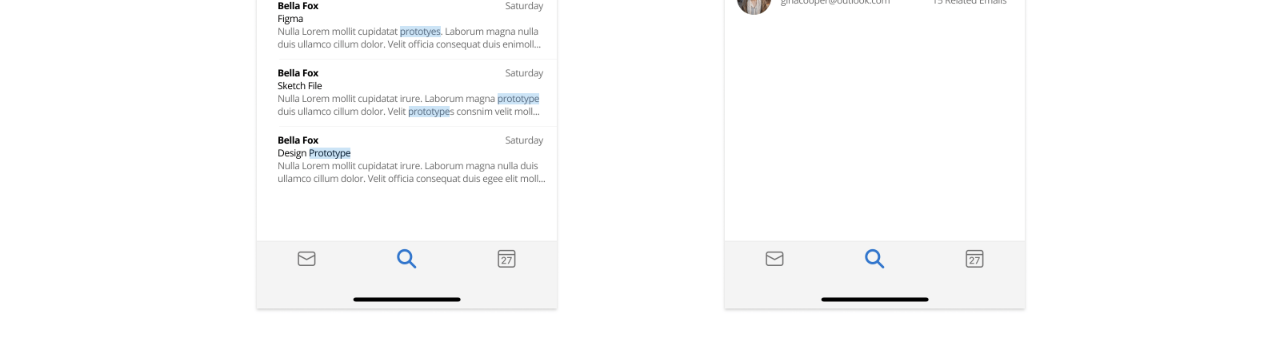
==== commit a9e9acad: "." ====
--- a/outlookapp.html
+++ b/outlookapp.html
@@ -45,22 +45,22 @@
 </div>
 
 <section id="cover">
-    <img src='O1-min.png' width='1280px',height='500px' class='img-responsive'>
+    <img src='O1-min.png' width='100%',height='auto' class='img-responsive'>
 </section>
 
 <section id="work">
-        <img src='O2-min.png' width='1000px',height='500px'class='img-responsive'>
-        <img src='O3-min.png' width='1000px',height='500px'class='img-responsive'>
-        <img src='O4-min.png' width='1000px',height='500px'class='img-responsive'>
+        <img src='O2-min.png' width='100%',height='auto'class='img-responsive'>
+        <img src='O3-min.png' width='100%',height='auto'class='img-responsive'>
+        <img src='O4-min.png' width='100%',height='auto'class='img-responsive'>
 </section>
 
 <section id="container">
-        <img src='O5-min.png' width='1000px',height='500px'class='img-responsive'>
+        <img src='O5-min.png' width='100%',height='auto'class='img-responsive'>
 </section>
 <section id="work2">
-        <img src='O6-min.png' width='1000px',height='500px'class='img-responsive'>
-        <img src='O7-min.png' width='1000px',height='500px'class='img-responsive'>
-        <img src='O8-min.png' width='1000px',height='500px'class='img-responsive'>
+        <img src='O6-min.png' width='100%',height='auto'class='img-responsive'>
+        <img src='O7-min.png' width='100%',height='auto'class='img-responsive'>
+        <img src='O8-min.png' width='100%',height='auto'class='img-responsive'>
 </section>
 </body>
 </html>--- a/outlook.css
+++ b/outlook.css
@@ -82,24 +82,19 @@
 }
 
 #work {
-    padding-left:10%;
-    padding-right:10%;
+    padding-left:5%;
+    padding-right:5%;
+}
+#work2{
+    padding-left: 5%;
+    padding-right:5%;
+}
+#container{
+    padding-left: 5%;
+    padding-right:5%;
+    background-color: #FCF8F8;
 }
 
-#work2{
-    padding-left: 10%;
-    padding-right:10%;
-}
-#container{
-    padding-left: 10%;
-    padding-right:10%;
-    background-color: #FCF8F8;
-}
-@media (max-width: 357px) {
-    #work {
-        width: 100%;
-      }
-  }
 
 
   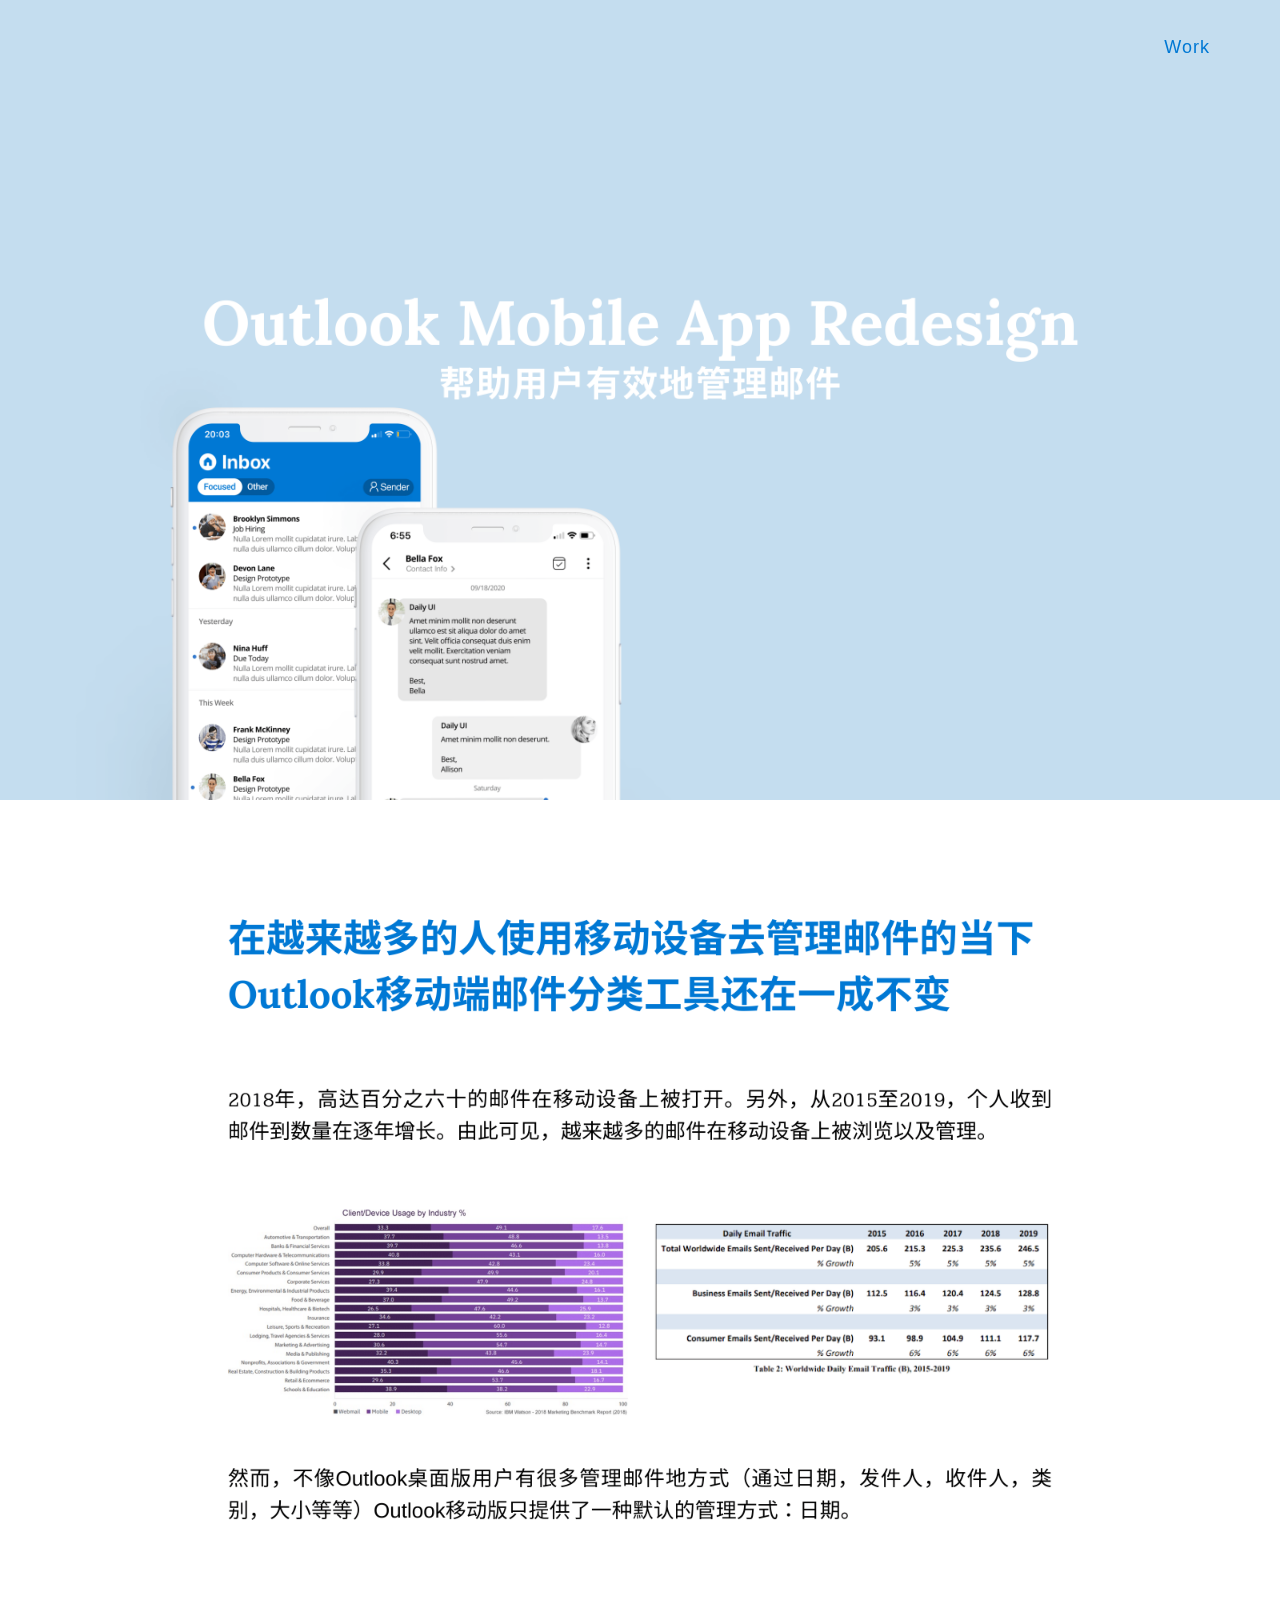
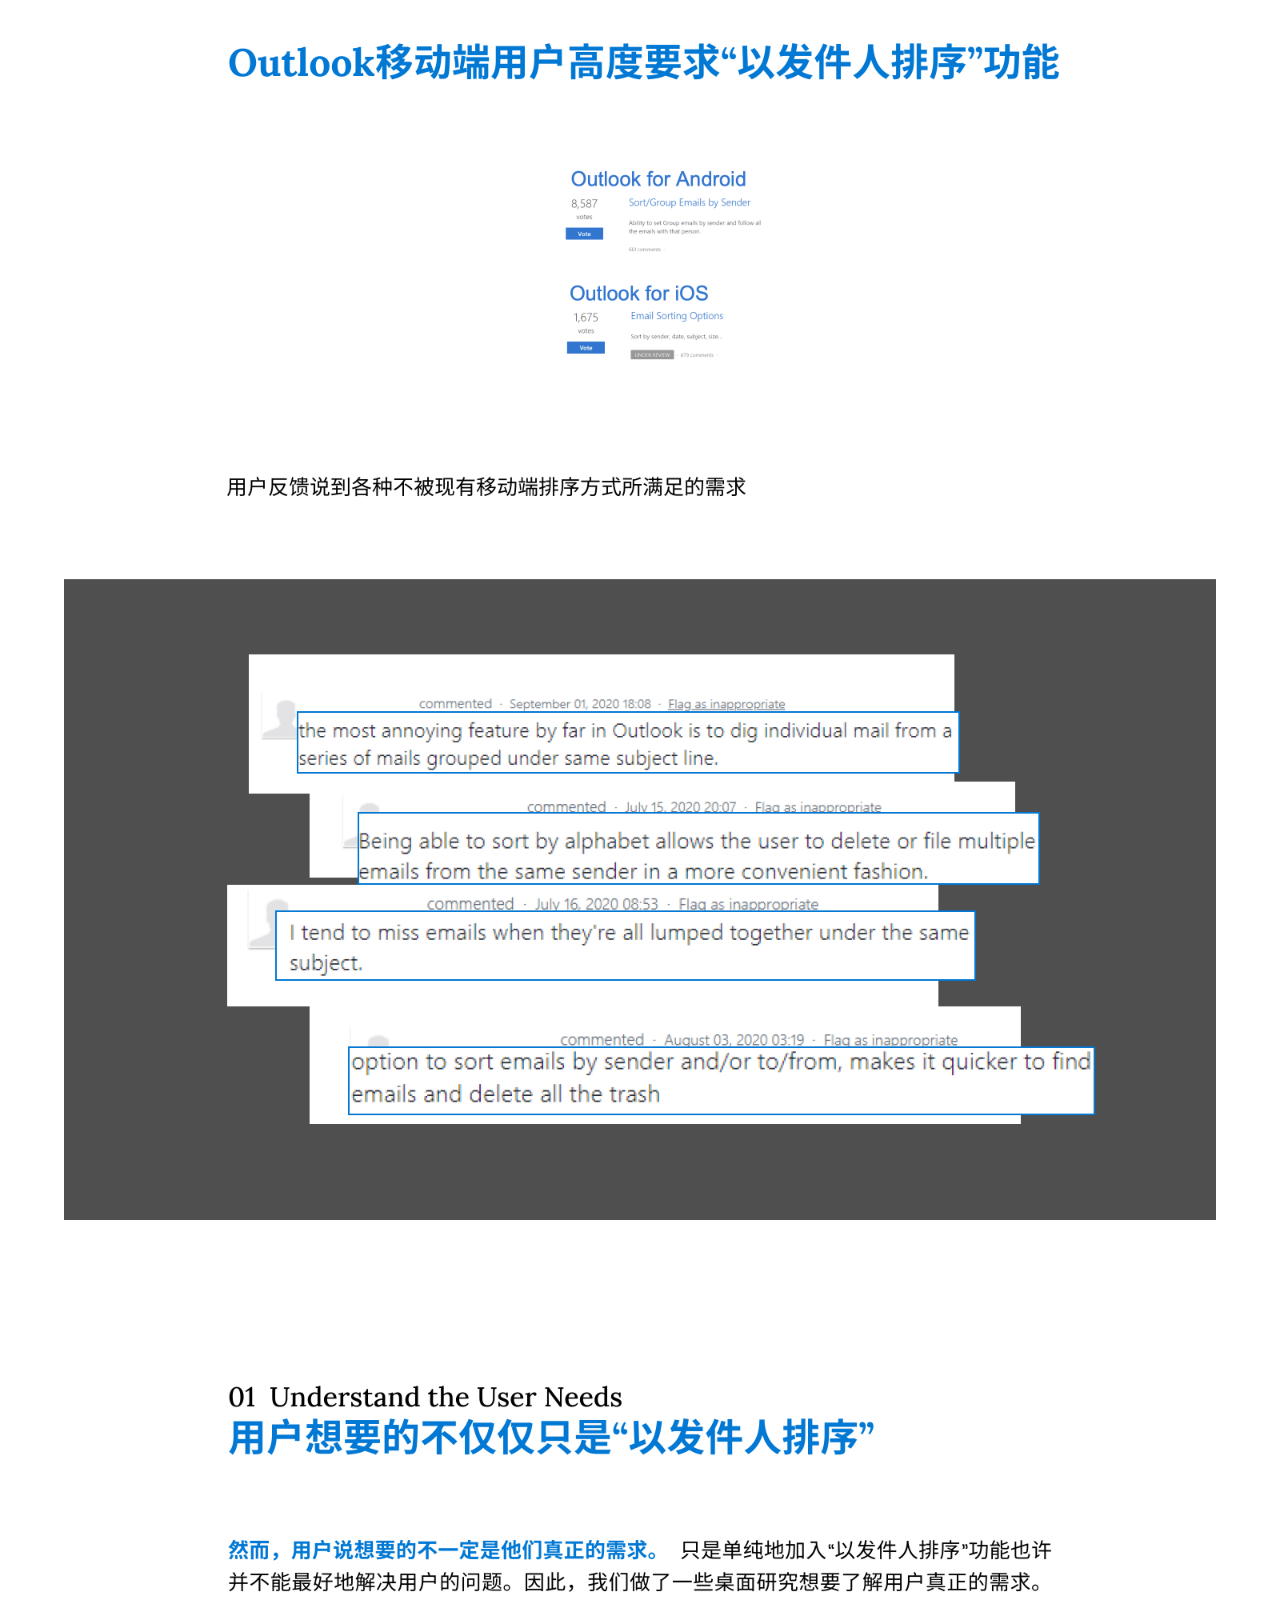
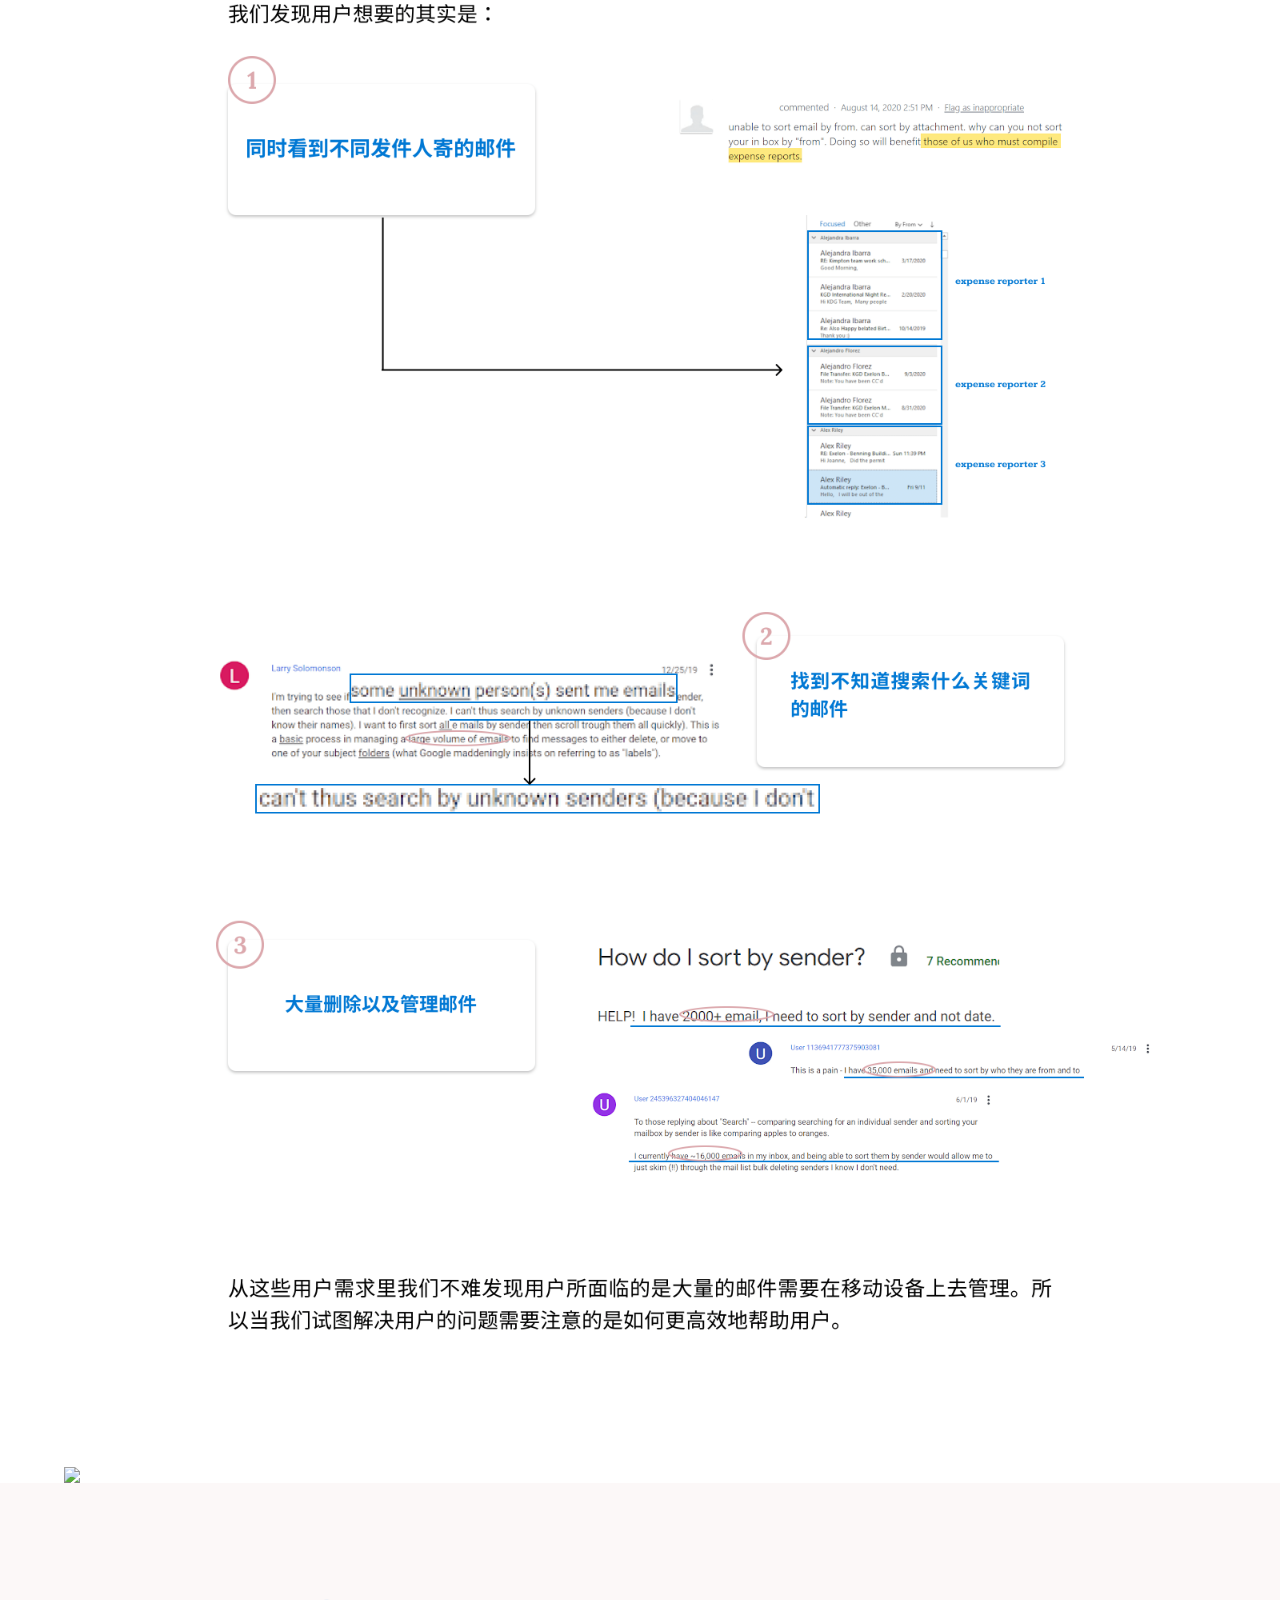
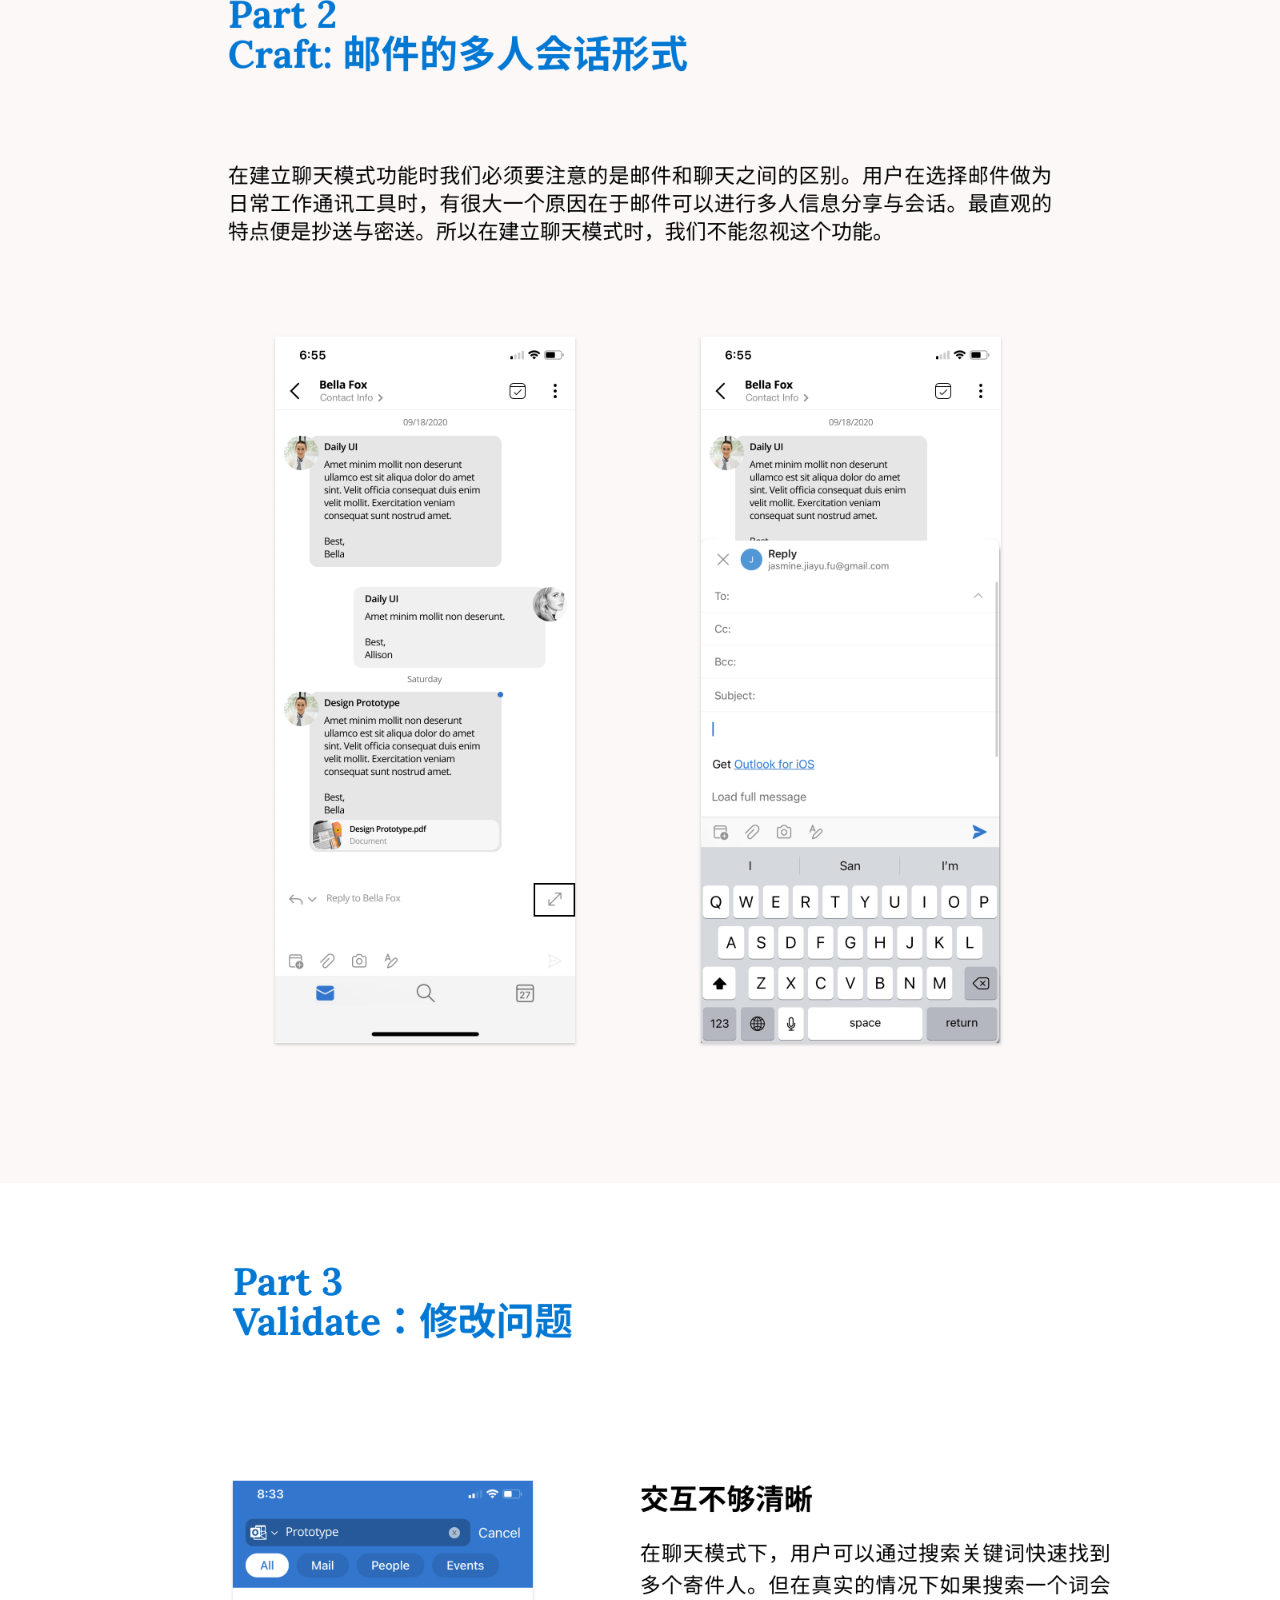
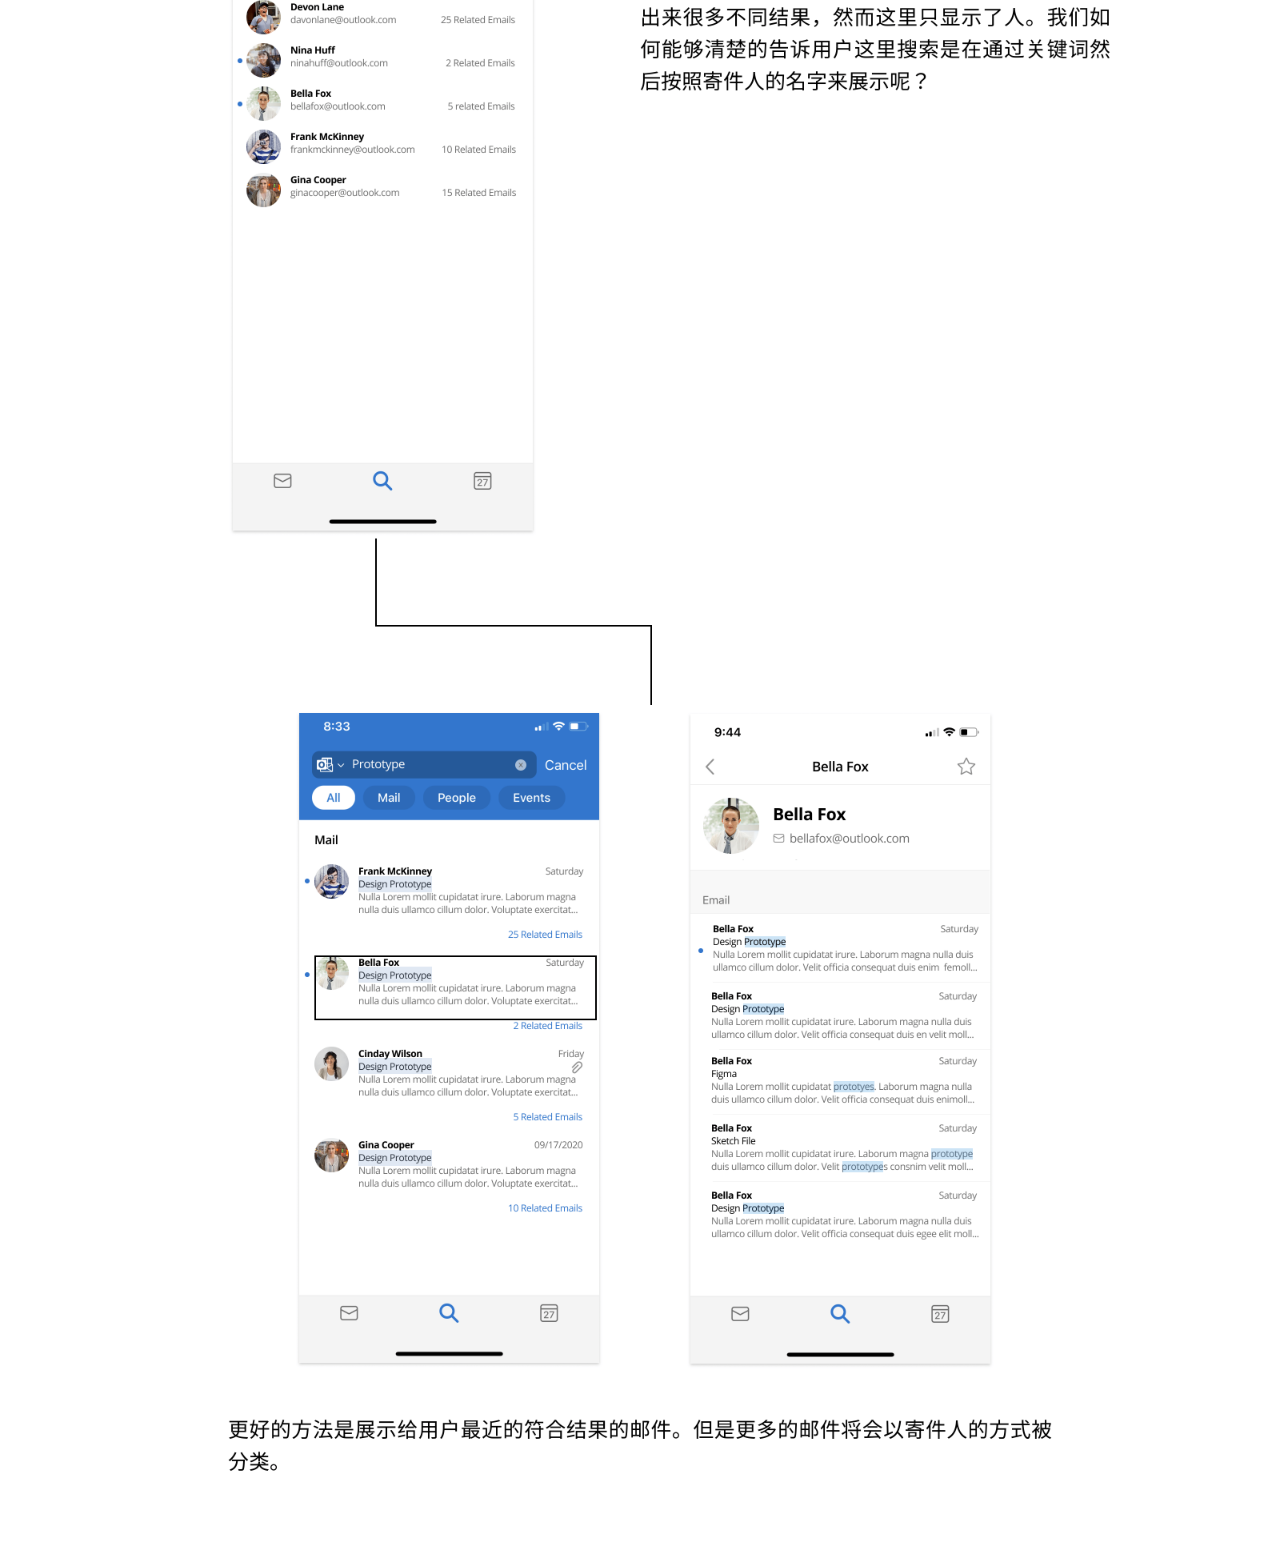
==== commit d9f75cc1: "." ====
--- a/outlookapp.html
+++ b/outlookapp.html
@@ -23,16 +23,11 @@
 <!-- NAVIGATION SECTION -->
 <div class="navbar custom-navbar navbar-fixed-top" role="navigation">
     <div class="container">
-
-         <div class="navbar-header">
-              <button class="navbar-toggle" data-toggle="collapse" data-target=".navbar-collapse">
-                   <span class="icon icon-bar"></span>
-                   <span class="icon icon-bar"></span>
-                   <span class="icon icon-bar"></span>
-              </button>
-              <!-- lOGO TEXT HERE -->
-              <a href="index.html" class="navbar-brand"></a>
-         </div>
+        <button class="navbar-toggle"  data-target=".navbar-collapse">
+            <ul class="nav navbar-nav navbar-right">
+                 <li><a class="smoothScroll" href="index.html">Work</a></li>
+            </ul>
+       </button>
 
          <div class="collapse navbar-collapse">
               <ul class="nav navbar-nav navbar-right">
@@ -45,22 +40,21 @@
 </div>
 
 <section id="cover">
-    <img src='O1-min.png' width='100%',height='auto' class='img-responsive'>
+    <img src='images/Outlook 中文1-min.png' width='100%',height='auto' class='img-responsive'>
 </section>
 
 <section id="work">
-        <img src='O2-min.png' width='100%',height='auto'class='img-responsive'>
-        <img src='O3-min.png' width='100%',height='auto'class='img-responsive'>
-        <img src='O4-min.png' width='100%',height='auto'class='img-responsive'>
+        <img src='images/Outlook 11-min.png' width='100%',height='auto'class='img-responsive'>
+        <img src='images/Outlook3-min-2.png' width='100%',height='auto'class='img-responsive'>
+        <img src='images/Outlook4-min-2.png' width='100%',height='auto'class='img-responsive'>
 </section>
 
 <section id="container">
-        <img src='O5-min.png' width='100%',height='auto'class='img-responsive'>
+        <img src='images/Outlook5-min-2.png' width='100%',height='auto'class='img-responsive'>
 </section>
 <section id="work2">
-        <img src='O6-min.png' width='100%',height='auto'class='img-responsive'>
-        <img src='O7-min.png' width='100%',height='auto'class='img-responsive'>
-        <img src='O8-min.png' width='100%',height='auto'class='img-responsive'>
+        <img src='images/Outlook6-min-2.png' width='100%',height='auto'class='img-responsive'>
+
 </section>
 </body>
 </html>--- a/outlook.css
+++ b/outlook.css
@@ -28,7 +28,7 @@
 .custom-navbar .navbar-nav > li > a:hover,
 .custom-navbar .navbar-nav > li > a:focus {
     background-color: transparent;
-    color: #e47878;
+    color: #6D7175;
 }
   
 .custom-navbar .navbar-nav li a:after {
@@ -44,8 +44,8 @@
   
 .custom-navbar .navbar-nav li a:hover:after,
 .custom-navbar .nav li.active > a:after {
-    background: #e47878;
-    color: #ffffff;
+    background: #6D7175;
+    color: #6D7175;
     width: 100%;
 }
   
@@ -67,6 +67,9 @@
     background: #000000;
     border-color: transparent;
 }
+.custom-navbar{
+    background-color:transparent;
+  }
   
 @media(min-width:768px) {
     .custom-navbar {
